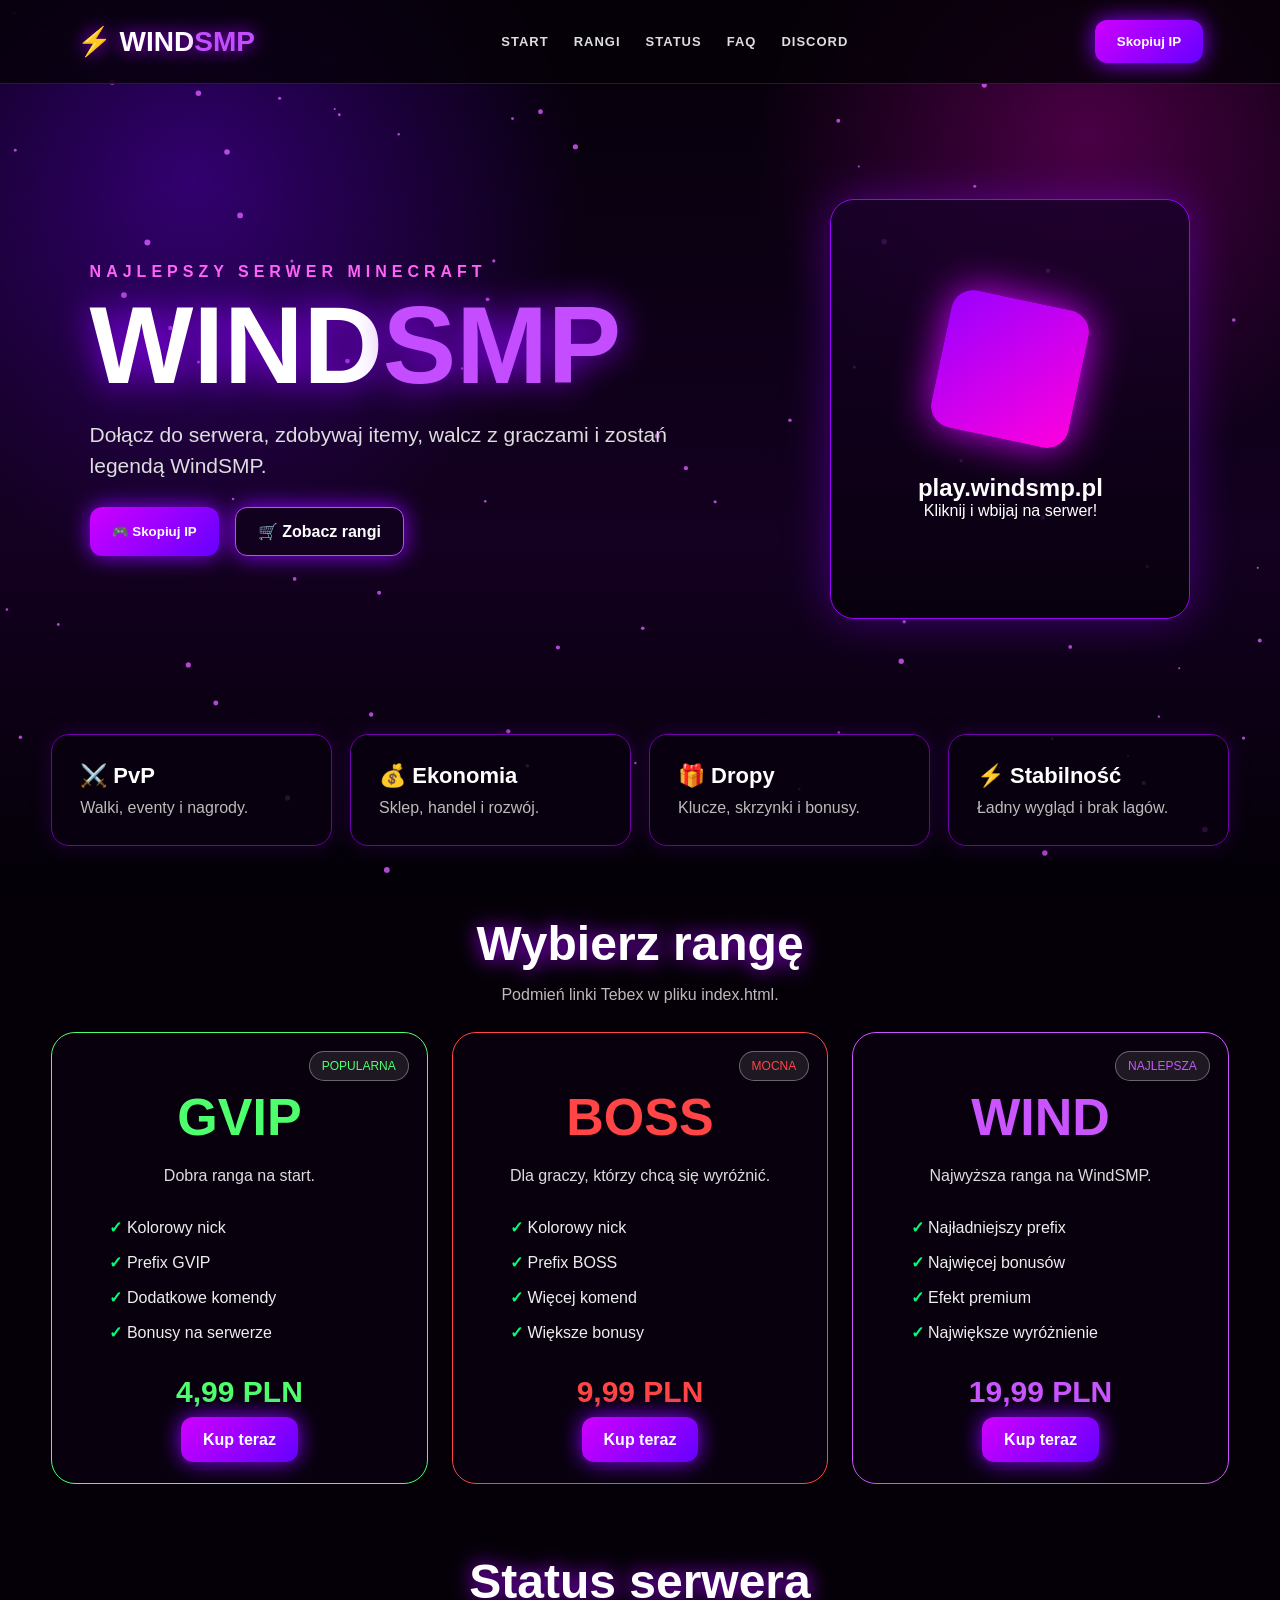
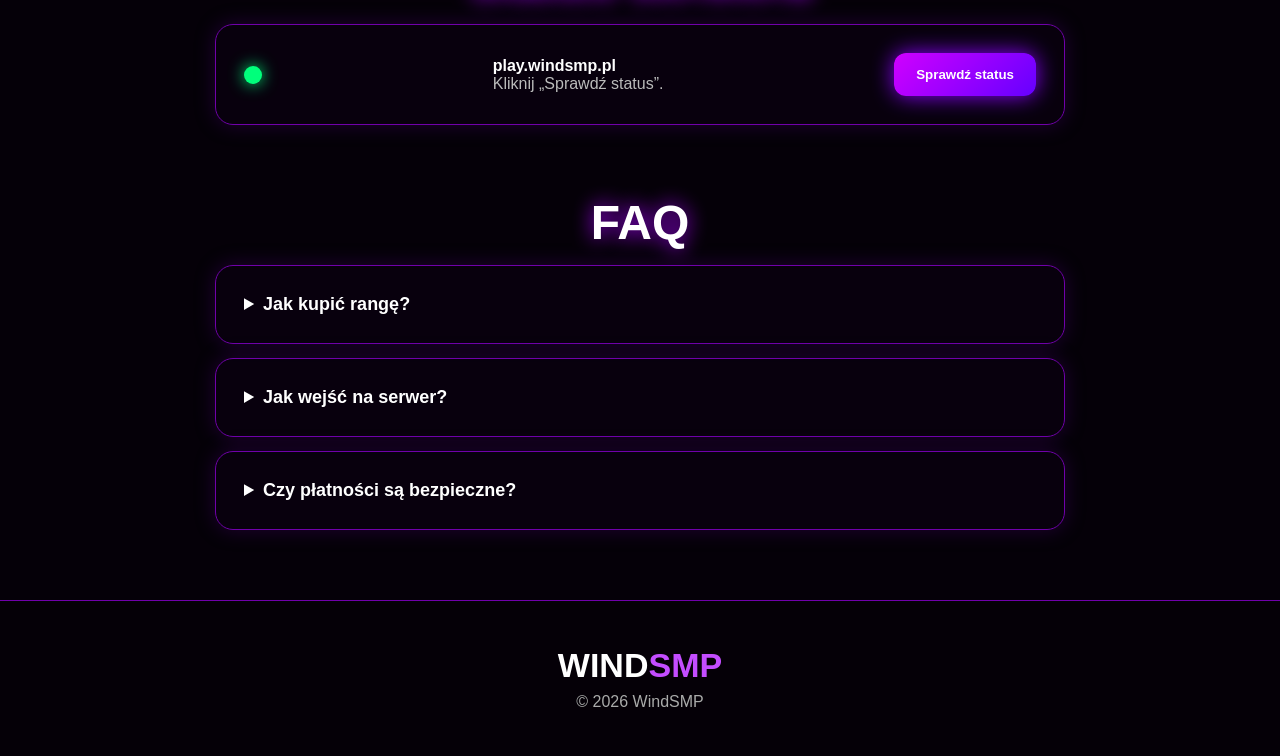
==== index.html @ 01381fa1 "Add files via upload" ====
<!DOCTYPE html>
<html lang="pl">
<head>
  <meta charset="UTF-8">
  <meta name="viewport" content="width=device-width, initial-scale=1.0">
  <title>WindSMP</title>
  <link rel="stylesheet" href="style.css">
</head>
<body>
  <canvas id="particles"></canvas>

  <header class="navbar">
    <div class="logo">⚡ Wind<span>SMP</span></div>
    <nav>
      <a href="#start">Start</a>
      <a href="#rangi">Rangi</a>
      <a href="#status">Status</a>
      <a href="#faq">FAQ</a>
      <a href="https://discord.gg/TWOJ-LINK" target="_blank">Discord</a>
    </nav>
    <button onclick="copyIP()" class="ipBtn">Skopiuj IP</button>
  </header>

  <section id="start" class="hero">
    <div class="heroText">
      <p class="mini">NAJLEPSZY SERWER MINECRAFT</p>
      <h1>Wind<span>SMP</span></h1>
      <p class="desc">Dołącz do serwera, zdobywaj itemy, walcz z graczami i zostań legendą WindSMP.</p>
      <div class="buttons">
        <button onclick="copyIP()" class="btn main">🎮 Skopiuj IP</button>
        <a href="#rangi" class="btn ghost">🛒 Zobacz rangi</a>
      </div>
    </div>

    <div class="serverCard">
      <div class="cube"></div>
      <h2>play.windsmp.pl</h2>
      <p>Kliknij i wbijaj na serwer!</p>
    </div>
  </section>

  <section class="features">
    <div><b>⚔️ PvP</b><p>Walki, eventy i nagrody.</p></div>
    <div><b>💰 Ekonomia</b><p>Sklep, handel i rozwój.</p></div>
    <div><b>🎁 Dropy</b><p>Klucze, skrzynki i bonusy.</p></div>
    <div><b>⚡ Stabilność</b><p>Ładny wygląd i brak lagów.</p></div>
  </section>

  <section id="rangi" class="shop">
    <h2>Wybierz rangę</h2>
    <p class="center">Podmień linki Tebex w pliku index.html.</p>

    <div class="rankGrid">
      <article class="rank gvip">
        <span>POPULARNA</span>
        <h3>GVIP</h3>
        <p>Dobra ranga na start.</p>
        <ul>
          <li>Kolorowy nick</li>
          <li>Prefix GVIP</li>
          <li>Dodatkowe komendy</li>
          <li>Bonusy na serwerze</li>
        </ul>
        <strong>4,99 PLN</strong>
        <a href="https://TWOJ-SKLEP.tebex.io/" target="_blank">Kup teraz</a>
      </article>

      <article class="rank boss">
        <span>MOCNA</span>
        <h3>BOSS</h3>
        <p>Dla graczy, którzy chcą się wyróżnić.</p>
        <ul>
          <li>Kolorowy nick</li>
          <li>Prefix BOSS</li>
          <li>Więcej komend</li>
          <li>Większe bonusy</li>
        </ul>
        <strong>9,99 PLN</strong>
        <a href="https://TWOJ-SKLEP.tebex.io/" target="_blank">Kup teraz</a>
      </article>

      <article class="rank wind">
        <span>NAJLEPSZA</span>
        <h3>WIND</h3>
        <p>Najwyższa ranga na WindSMP.</p>
        <ul>
          <li>Najładniejszy prefix</li>
          <li>Najwięcej bonusów</li>
          <li>Efekt premium</li>
          <li>Największe wyróżnienie</li>
        </ul>
        <strong>19,99 PLN</strong>
        <a href="https://TWOJ-SKLEP.tebex.io/" target="_blank">Kup teraz</a>
      </article>
    </div>
  </section>

  <section id="status" class="status">
    <h2>Status serwera</h2>
    <div class="statusBox">
      <div class="dot"></div>
      <div>
        <b>play.windsmp.pl</b>
        <p id="statusText">Kliknij „Sprawdź status”.</p>
      </div>
      <button onclick="checkServer()">Sprawdź status</button>
    </div>
  </section>

  <section id="faq" class="faq">
    <h2>FAQ</h2>
    <details>
      <summary>Jak kupić rangę?</summary>
      <p>Kliknij „Kup teraz”, a strona przeniesie Cię do Tebex.</p>
    </details>
    <details>
      <summary>Jak wejść na serwer?</summary>
      <p>Skopiuj IP: play.windsmp.pl i dodaj serwer w Minecraft.</p>
    </details>
    <details>
      <summary>Czy płatności są bezpieczne?</summary>
      <p>Tak, płatności obsługuje Tebex.</p>
    </details>
  </section>

  <footer>
    <b>Wind<span>SMP</span></b>
    <p>© 2026 WindSMP</p>
  </footer>

  <script src="script.js"></script>
</body>
</html>
---- style.css ----
*{box-sizing:border-box;margin:0;padding:0}
html{scroll-behavior:smooth}
body{font-family:Arial,Helvetica,sans-serif;background:#050008;color:white;overflow-x:hidden}
#particles{position:fixed;inset:0;z-index:-1;background:radial-gradient(circle at 15% 20%,#6f00ff66,transparent 30%),radial-gradient(circle at 85% 15%,#ff00dd44,transparent 25%),linear-gradient(180deg,#050008,#140021 60%,#030006)}
.navbar{position:sticky;top:0;z-index:10;display:flex;justify-content:space-between;align-items:center;padding:20px 6%;background:#050008cc;border-bottom:1px solid #9b00ff66;backdrop-filter:blur(14px)}
.logo{font-size:28px;font-weight:900;text-transform:uppercase;text-shadow:0 0 18px #a600ff}.logo span,h1 span,footer span{color:#c44dff}
nav{display:flex;gap:25px}nav a{color:#ddd;text-decoration:none;font-weight:800;text-transform:uppercase;font-size:13px;letter-spacing:1px}nav a:hover{color:#f35cff}
button,.btn,.rank a{cursor:pointer;border:0;border-radius:12px;padding:14px 22px;color:white;background:linear-gradient(135deg,#d000ff,#6500ff);font-weight:900;text-decoration:none;box-shadow:0 0 22px #8c00ff}
.hero{min-height:650px;display:flex;align-items:center;justify-content:space-between;gap:50px;padding:70px 7%}
.mini{color:#ff63f7;font-weight:900;letter-spacing:5px;margin-bottom:14px}
h1{font-size:110px;line-height:.9;text-transform:uppercase;text-shadow:0 0 35px #8e00ff}
.desc{max-width:600px;color:#ddd;font-size:21px;margin:25px 0;line-height:1.5}
.buttons{display:flex;gap:16px;flex-wrap:wrap}.ghost{background:#12001f;border:1px solid #bd4cff}
.serverCard{width:360px;min-height:420px;border:1px solid #9b00ff;border-radius:24px;background:linear-gradient(180deg,#19002bcc,#07000bcc);display:flex;flex-direction:column;align-items:center;justify-content:center;text-align:center;box-shadow:0 0 45px #8c00ff66;animation:float 3s ease-in-out infinite}
@keyframes float{50%{transform:translateY(-16px)}}
.cube{width:140px;height:140px;background:linear-gradient(135deg,#9b00ff,#ff00dd);border-radius:22px;box-shadow:0 0 40px #d000ff;transform:rotate(12deg);margin-bottom:35px}
.features{width:92%;margin:auto;display:grid;grid-template-columns:repeat(4,1fr);gap:18px}.features div,.statusBox,details{background:#09000fcc;border:1px solid #7000aa;border-radius:18px;padding:28px;box-shadow:0 0 20px #48007566}.features b{font-size:22px}.features p{color:#bbb;margin-top:10px}
.shop,.status,.faq{width:92%;margin:70px auto}.shop h2,.status h2,.faq h2{text-align:center;font-size:48px;margin-bottom:15px;text-shadow:0 0 20px #a600ff}.center{text-align:center;color:#bbb;margin-bottom:28px}
.rankGrid{display:grid;grid-template-columns:repeat(3,1fr);gap:24px}.rank{position:relative;padding:34px;border-radius:24px;background:#09000fcc;border:1px solid currentColor;text-align:center;transition:.25s;overflow:hidden}.rank:hover{transform:translateY(-12px) scale(1.02);box-shadow:0 0 40px currentColor}.rank h3{font-size:52px;margin:20px 0}.rank p{color:#ddd}.rank ul{list-style:none;text-align:left;margin:25px auto;max-width:260px}.rank li{padding:8px 0;color:#eee}.rank li:before{content:"✓ ";color:#00ff7b;font-weight:900}.rank strong{display:block;font-size:30px;margin-bottom:22px}.rank span{position:absolute;top:18px;right:18px;font-size:12px;background:#ffffff18;border:1px solid #ffffff55;border-radius:999px;padding:7px 12px}.gvip{color:#4dff6d}.boss{color:#ff4545}.wind{color:#ca55ff}
.statusBox{display:flex;align-items:center;justify-content:space-between;gap:20px;max-width:850px;margin:auto}.dot{width:18px;height:18px;border-radius:50%;background:#00ff7b;box-shadow:0 0 16px #00ff7b}.statusBox p{color:#bbb}
details{max-width:850px;margin:14px auto}summary{cursor:pointer;font-weight:900;font-size:18px}details p{color:#ccc;margin-top:14px}
footer{text-align:center;padding:45px;border-top:1px solid #7000aa;background:#050008cc}footer b{font-size:34px;text-transform:uppercase}footer p{color:#aaa;margin-top:8px}
@media(max-width:950px){.navbar{flex-direction:column;gap:15px}nav{flex-wrap:wrap;justify-content:center}.hero{flex-direction:column;text-align:center}.hero h1{font-size:64px}.buttons{justify-content:center}.features,.rankGrid{grid-template-columns:1fr}.serverCard{width:100%;max-width:360px}.statusBox{flex-direction:column;text-align:center}}
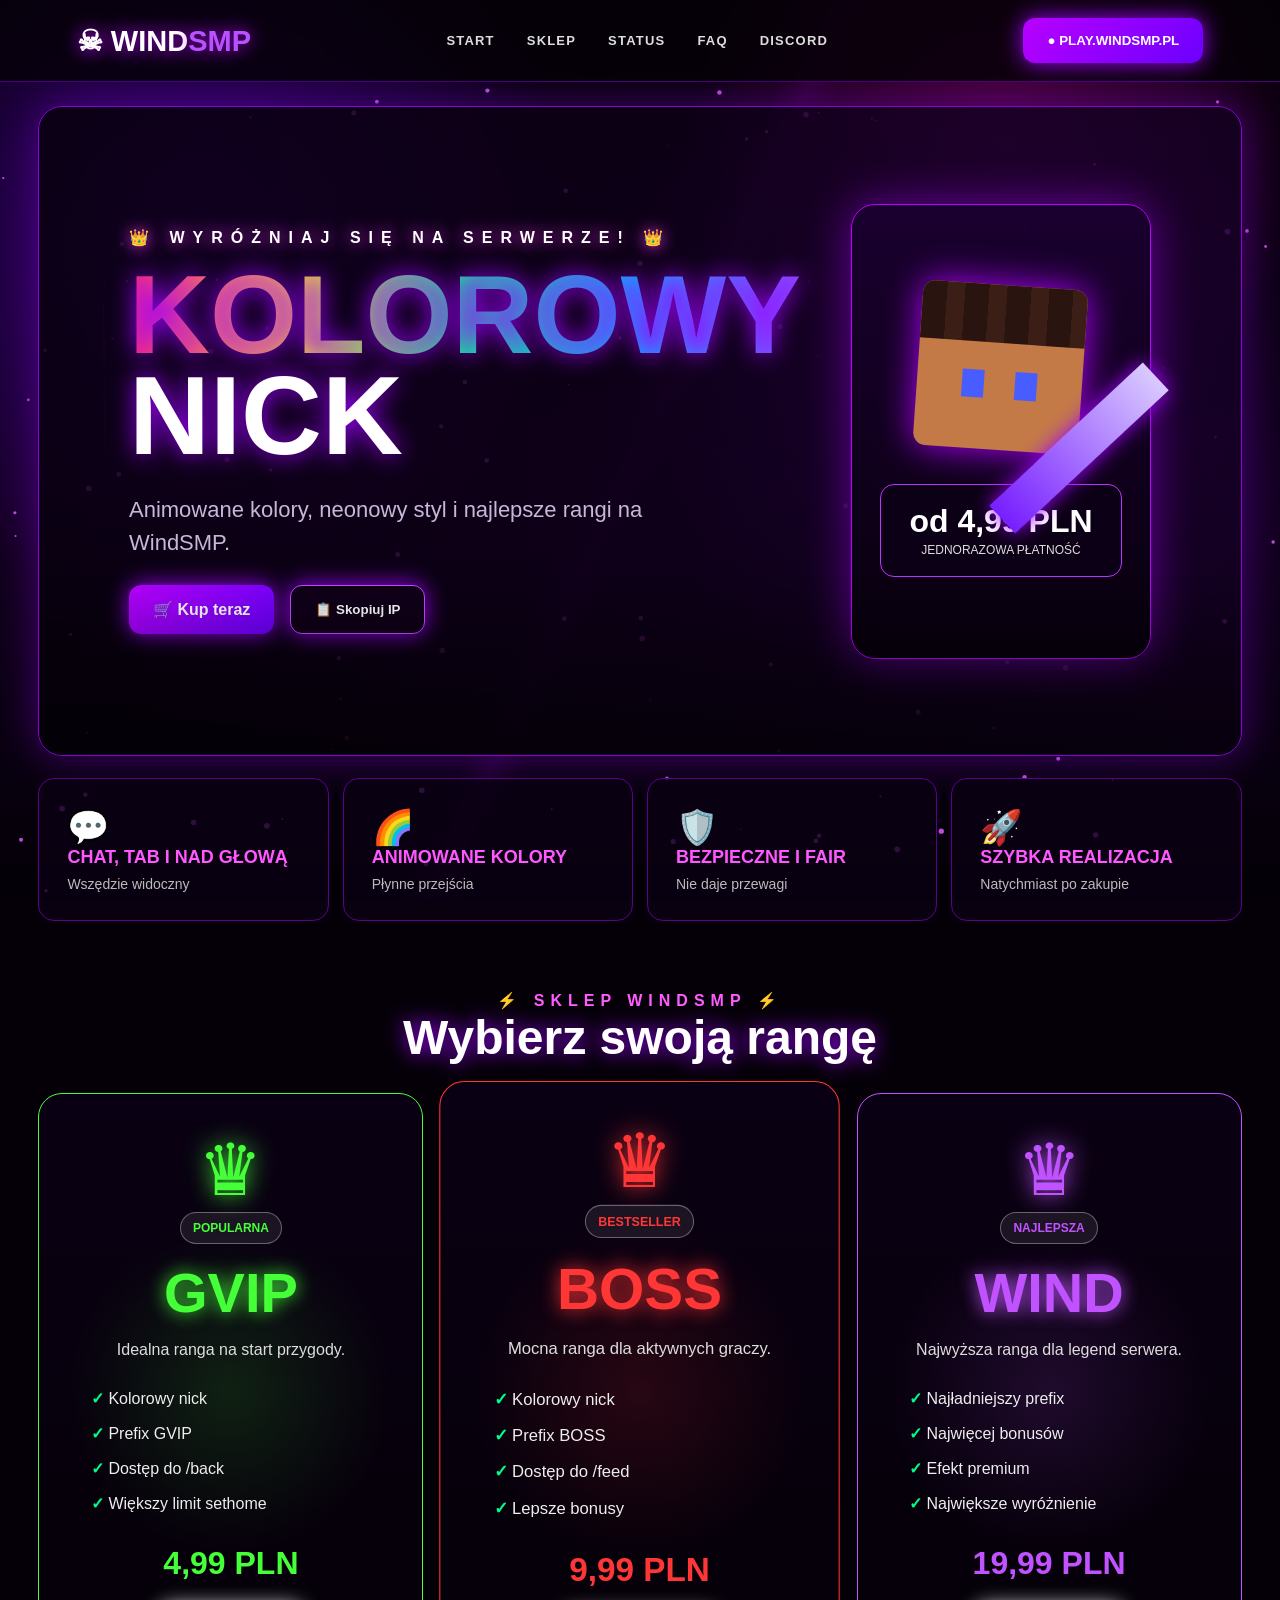
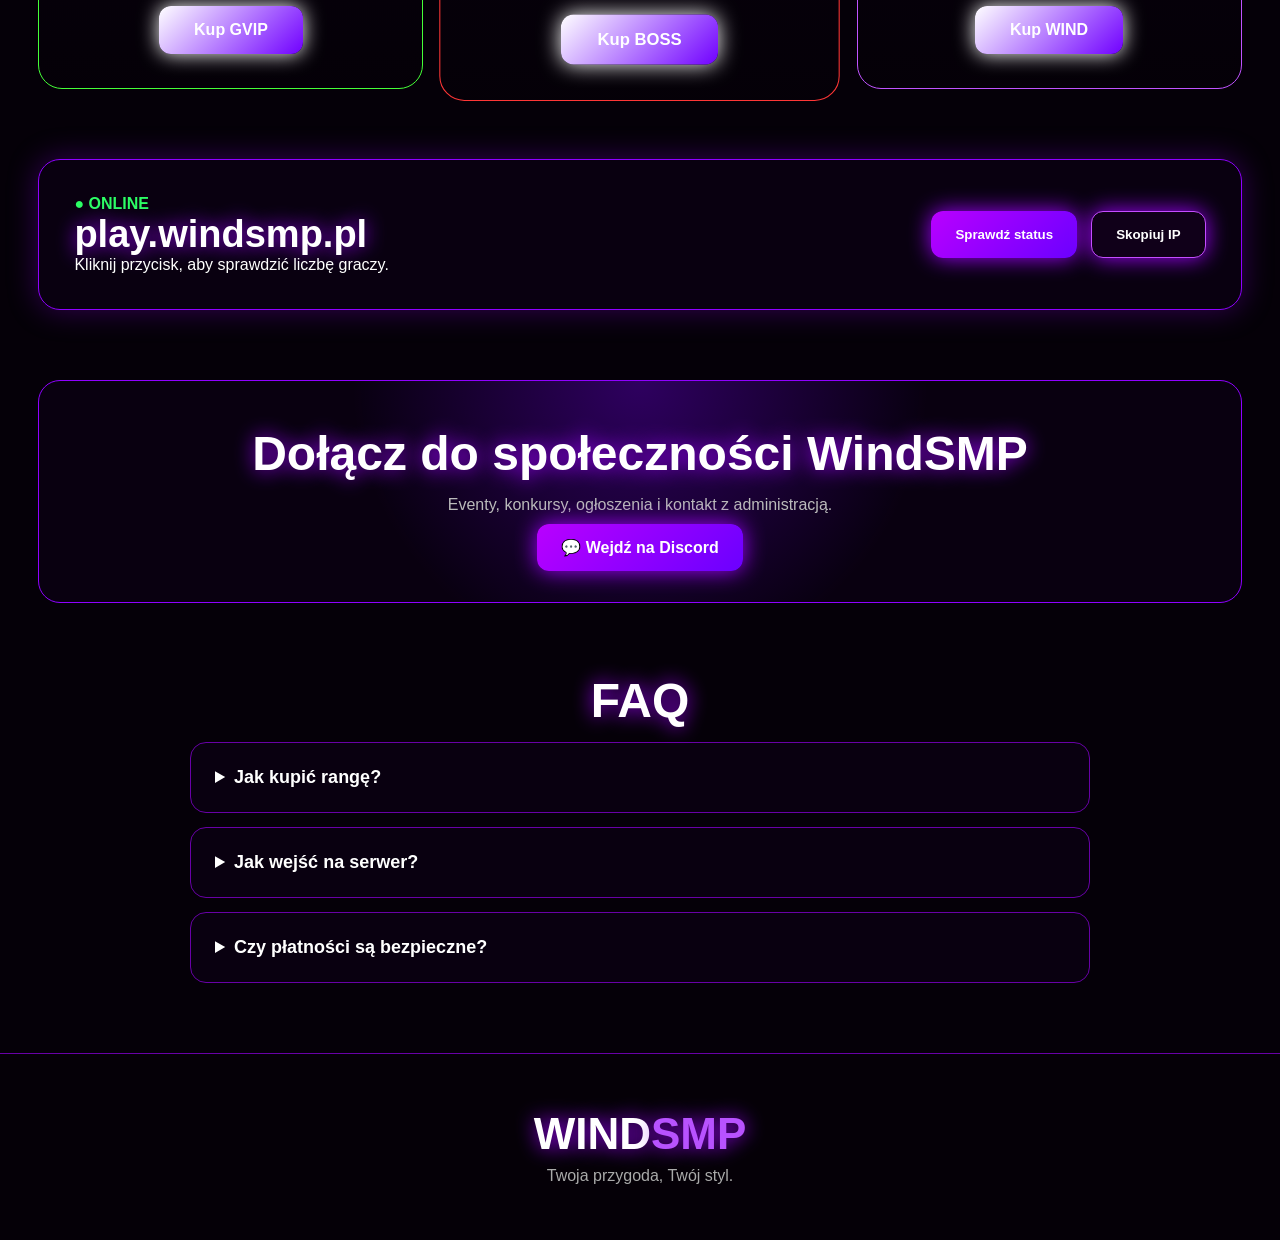
==== commit fec5596e: "Add files via upload" ====
--- a/index.html
+++ b/index.html
@@ -1,131 +1,153 @@
 <!DOCTYPE html>
 <html lang="pl">
 <head>
-  <meta charset="UTF-8">
-  <meta name="viewport" content="width=device-width, initial-scale=1.0">
-  <title>WindSMP</title>
-  <link rel="stylesheet" href="style.css">
+  <meta charset="UTF-8" />
+  <meta name="viewport" content="width=device-width, initial-scale=1.0" />
+  <title>WindSMP • Sklep i Serwer Minecraft</title>
+  <link rel="stylesheet" href="style.css" />
 </head>
 <body>
   <canvas id="particles"></canvas>
+  <div class="lightning l1"></div>
+  <div class="lightning l2"></div>
 
-  <header class="navbar">
-    <div class="logo">⚡ Wind<span>SMP</span></div>
+  <header class="nav">
+    <a class="logo" href="#start">☠ WIND<span>SMP</span></a>
     <nav>
       <a href="#start">Start</a>
-      <a href="#rangi">Rangi</a>
+      <a href="#sklep">Sklep</a>
       <a href="#status">Status</a>
       <a href="#faq">FAQ</a>
       <a href="https://discord.gg/TWOJ-LINK" target="_blank">Discord</a>
     </nav>
-    <button onclick="copyIP()" class="ipBtn">Skopiuj IP</button>
+    <button class="ip" onclick="copyIP()">● PLAY.WINDSMP.PL</button>
   </header>
 
-  <section id="start" class="hero">
-    <div class="heroText">
-      <p class="mini">NAJLEPSZY SERWER MINECRAFT</p>
-      <h1>Wind<span>SMP</span></h1>
-      <p class="desc">Dołącz do serwera, zdobywaj itemy, walcz z graczami i zostań legendą WindSMP.</p>
-      <div class="buttons">
-        <button onclick="copyIP()" class="btn main">🎮 Skopiuj IP</button>
-        <a href="#rangi" class="btn ghost">🛒 Zobacz rangi</a>
+  <main>
+    <section id="start" class="hero reveal">
+      <div class="heroContent">
+        <p class="eyebrow">👑 WYRÓŻNIAJ SIĘ NA SERWERZE! 👑</p>
+        <h1><span>KOLOROWY</span><br>NICK</h1>
+        <p class="heroDesc">Animowane kolory, neonowy styl i najlepsze rangi na WindSMP.</p>
+        <div class="heroActions">
+          <a href="#sklep" class="btn primary">🛒 Kup teraz</a>
+          <button onclick="copyIP()" class="btn secondary">📋 Skopiuj IP</button>
+        </div>
       </div>
-    </div>
 
-    <div class="serverCard">
-      <div class="cube"></div>
-      <h2>play.windsmp.pl</h2>
-      <p>Kliknij i wbijaj na serwer!</p>
-    </div>
-  </section>
+      <div class="playerCard">
+        <div class="minecraftHead">
+          <div class="hair"></div>
+          <div class="eye left"></div>
+          <div class="eye right"></div>
+        </div>
+        <div class="sword"></div>
+        <div class="priceBox">
+          <strong>od 4,99 PLN</strong>
+          <span>Jednorazowa płatność</span>
+        </div>
+      </div>
+    </section>
 
-  <section class="features">
-    <div><b>⚔️ PvP</b><p>Walki, eventy i nagrody.</p></div>
-    <div><b>💰 Ekonomia</b><p>Sklep, handel i rozwój.</p></div>
-    <div><b>🎁 Dropy</b><p>Klucze, skrzynki i bonusy.</p></div>
-    <div><b>⚡ Stabilność</b><p>Ładny wygląd i brak lagów.</p></div>
-  </section>
+    <section class="features reveal">
+      <div class="feature">💬 <b>Chat, tab i nad głową</b><span>Wszędzie widoczny</span></div>
+      <div class="feature">🌈 <b>Animowane kolory</b><span>Płynne przejścia</span></div>
+      <div class="feature">🛡️ <b>Bezpieczne i fair</b><span>Nie daje przewagi</span></div>
+      <div class="feature">🚀 <b>Szybka realizacja</b><span>Natychmiast po zakupie</span></div>
+    </section>
 
-  <section id="rangi" class="shop">
-    <h2>Wybierz rangę</h2>
-    <p class="center">Podmień linki Tebex w pliku index.html.</p>
+    <section id="sklep" class="shop reveal">
+      <div class="sectionTitle">
+        <p>⚡ SKLEP WINDSMP ⚡</p>
+        <h2>Wybierz swoją rangę</h2>
+      </div>
 
-    <div class="rankGrid">
-      <article class="rank gvip">
-        <span>POPULARNA</span>
-        <h3>GVIP</h3>
-        <p>Dobra ranga na start.</p>
-        <ul>
-          <li>Kolorowy nick</li>
-          <li>Prefix GVIP</li>
-          <li>Dodatkowe komendy</li>
-          <li>Bonusy na serwerze</li>
-        </ul>
-        <strong>4,99 PLN</strong>
-        <a href="https://TWOJ-SKLEP.tebex.io/" target="_blank">Kup teraz</a>
-      </article>
+      <div class="cards">
+        <article class="rank gvip">
+          <div class="crown">♛</div>
+          <p class="label">POPULARNA</p>
+          <h3>GVIP</h3>
+          <p class="desc">Idealna ranga na start przygody.</p>
+          <ul>
+            <li>Kolorowy nick</li>
+            <li>Prefix GVIP</li>
+            <li>Dostęp do /back</li>
+            <li>Większy limit sethome</li>
+          </ul>
+          <strong>4,99 PLN</strong>
+          <a href="https://TWOJ-SKLEP.tebex.io/" target="_blank">Kup GVIP</a>
+        </article>
 
-      <article class="rank boss">
-        <span>MOCNA</span>
-        <h3>BOSS</h3>
-        <p>Dla graczy, którzy chcą się wyróżnić.</p>
-        <ul>
-          <li>Kolorowy nick</li>
-          <li>Prefix BOSS</li>
-          <li>Więcej komend</li>
-          <li>Większe bonusy</li>
-        </ul>
-        <strong>9,99 PLN</strong>
-        <a href="https://TWOJ-SKLEP.tebex.io/" target="_blank">Kup teraz</a>
-      </article>
+        <article class="rank boss hot">
+          <div class="crown">♛</div>
+          <p class="label">BESTSELLER</p>
+          <h3>BOSS</h3>
+          <p class="desc">Mocna ranga dla aktywnych graczy.</p>
+          <ul>
+            <li>Kolorowy nick</li>
+            <li>Prefix BOSS</li>
+            <li>Dostęp do /feed</li>
+            <li>Lepsze bonusy</li>
+          </ul>
+          <strong>9,99 PLN</strong>
+          <a href="https://TWOJ-SKLEP.tebex.io/" target="_blank">Kup BOSS</a>
+        </article>
 
-      <article class="rank wind">
-        <span>NAJLEPSZA</span>
-        <h3>WIND</h3>
-        <p>Najwyższa ranga na WindSMP.</p>
-        <ul>
-          <li>Najładniejszy prefix</li>
-          <li>Najwięcej bonusów</li>
-          <li>Efekt premium</li>
-          <li>Największe wyróżnienie</li>
-        </ul>
-        <strong>19,99 PLN</strong>
-        <a href="https://TWOJ-SKLEP.tebex.io/" target="_blank">Kup teraz</a>
-      </article>
-    </div>
-  </section>
+        <article class="rank wind">
+          <div class="crown">♛</div>
+          <p class="label">NAJLEPSZA</p>
+          <h3>WIND</h3>
+          <p class="desc">Najwyższa ranga dla legend serwera.</p>
+          <ul>
+            <li>Najładniejszy prefix</li>
+            <li>Najwięcej bonusów</li>
+            <li>Efekt premium</li>
+            <li>Największe wyróżnienie</li>
+          </ul>
+          <strong>19,99 PLN</strong>
+          <a href="https://TWOJ-SKLEP.tebex.io/" target="_blank">Kup WIND</a>
+        </article>
+      </div>
+    </section>
 
-  <section id="status" class="status">
-    <h2>Status serwera</h2>
-    <div class="statusBox">
-      <div class="dot"></div>
+    <section id="status" class="status reveal">
       <div>
-        <b>play.windsmp.pl</b>
-        <p id="statusText">Kliknij „Sprawdź status”.</p>
+        <p class="onlineDot">● ONLINE</p>
+        <h2>play.windsmp.pl</h2>
+        <p id="statusText">Kliknij przycisk, aby sprawdzić liczbę graczy.</p>
       </div>
-      <button onclick="checkServer()">Sprawdź status</button>
-    </div>
-  </section>
+      <div class="statusButtons">
+        <button onclick="checkServer()" class="btn primary">Sprawdź status</button>
+        <button onclick="copyIP()" class="btn secondary">Skopiuj IP</button>
+      </div>
+    </section>
 
-  <section id="faq" class="faq">
-    <h2>FAQ</h2>
-    <details>
-      <summary>Jak kupić rangę?</summary>
-      <p>Kliknij „Kup teraz”, a strona przeniesie Cię do Tebex.</p>
-    </details>
-    <details>
-      <summary>Jak wejść na serwer?</summary>
-      <p>Skopiuj IP: play.windsmp.pl i dodaj serwer w Minecraft.</p>
-    </details>
-    <details>
-      <summary>Czy płatności są bezpieczne?</summary>
-      <p>Tak, płatności obsługuje Tebex.</p>
-    </details>
-  </section>
+    <section class="discord reveal">
+      <h2>Dołącz do społeczności WindSMP</h2>
+      <p>Eventy, konkursy, ogłoszenia i kontakt z administracją.</p>
+      <a href="https://discord.gg/TWOJ-LINK" target="_blank" class="btn primary">💬 Wejdź na Discord</a>
+    </section>
+
+    <section id="faq" class="faq reveal">
+      <h2>FAQ</h2>
+      <details>
+        <summary>Jak kupić rangę?</summary>
+        <p>Kliknij przycisk przy wybranej randze. Strona przeniesie Cię do Tebex.</p>
+      </details>
+      <details>
+        <summary>Jak wejść na serwer?</summary>
+        <p>Skopiuj IP play.windsmp.pl i dodaj serwer w Minecraft.</p>
+      </details>
+      <details>
+        <summary>Czy płatności są bezpieczne?</summary>
+        <p>Tak, płatności obsługuje Tebex.</p>
+      </details>
+    </section>
+  </main>
 
   <footer>
-    <b>Wind<span>SMP</span></b>
-    <p>© 2026 WindSMP</p>
+    <h2>WIND<span>SMP</span></h2>
+    <p>Twoja przygoda, Twój styl.</p>
   </footer>
 
   <script src="script.js"></script>
--- a/style.css
+++ b/style.css
@@ -1,23 +1,36 @@
 *{box-sizing:border-box;margin:0;padding:0}
+:root{--bg:#050008;--panel:#0b0013cc;--purple:#b900ff;--purple2:#6b00ff;--pink:#ff2bd6;--text:#fff;--muted:#c7b8d7;--green:#39ff14;--red:#ff3434}
 html{scroll-behavior:smooth}
-body{font-family:Arial,Helvetica,sans-serif;background:#050008;color:white;overflow-x:hidden}
-#particles{position:fixed;inset:0;z-index:-1;background:radial-gradient(circle at 15% 20%,#6f00ff66,transparent 30%),radial-gradient(circle at 85% 15%,#ff00dd44,transparent 25%),linear-gradient(180deg,#050008,#140021 60%,#030006)}
-.navbar{position:sticky;top:0;z-index:10;display:flex;justify-content:space-between;align-items:center;padding:20px 6%;background:#050008cc;border-bottom:1px solid #9b00ff66;backdrop-filter:blur(14px)}
-.logo{font-size:28px;font-weight:900;text-transform:uppercase;text-shadow:0 0 18px #a600ff}.logo span,h1 span,footer span{color:#c44dff}
-nav{display:flex;gap:25px}nav a{color:#ddd;text-decoration:none;font-weight:800;text-transform:uppercase;font-size:13px;letter-spacing:1px}nav a:hover{color:#f35cff}
-button,.btn,.rank a{cursor:pointer;border:0;border-radius:12px;padding:14px 22px;color:white;background:linear-gradient(135deg,#d000ff,#6500ff);font-weight:900;text-decoration:none;box-shadow:0 0 22px #8c00ff}
-.hero{min-height:650px;display:flex;align-items:center;justify-content:space-between;gap:50px;padding:70px 7%}
-.mini{color:#ff63f7;font-weight:900;letter-spacing:5px;margin-bottom:14px}
-h1{font-size:110px;line-height:.9;text-transform:uppercase;text-shadow:0 0 35px #8e00ff}
-.desc{max-width:600px;color:#ddd;font-size:21px;margin:25px 0;line-height:1.5}
-.buttons{display:flex;gap:16px;flex-wrap:wrap}.ghost{background:#12001f;border:1px solid #bd4cff}
-.serverCard{width:360px;min-height:420px;border:1px solid #9b00ff;border-radius:24px;background:linear-gradient(180deg,#19002bcc,#07000bcc);display:flex;flex-direction:column;align-items:center;justify-content:center;text-align:center;box-shadow:0 0 45px #8c00ff66;animation:float 3s ease-in-out infinite}
-@keyframes float{50%{transform:translateY(-16px)}}
-.cube{width:140px;height:140px;background:linear-gradient(135deg,#9b00ff,#ff00dd);border-radius:22px;box-shadow:0 0 40px #d000ff;transform:rotate(12deg);margin-bottom:35px}
-.features{width:92%;margin:auto;display:grid;grid-template-columns:repeat(4,1fr);gap:18px}.features div,.statusBox,details{background:#09000fcc;border:1px solid #7000aa;border-radius:18px;padding:28px;box-shadow:0 0 20px #48007566}.features b{font-size:22px}.features p{color:#bbb;margin-top:10px}
-.shop,.status,.faq{width:92%;margin:70px auto}.shop h2,.status h2,.faq h2{text-align:center;font-size:48px;margin-bottom:15px;text-shadow:0 0 20px #a600ff}.center{text-align:center;color:#bbb;margin-bottom:28px}
-.rankGrid{display:grid;grid-template-columns:repeat(3,1fr);gap:24px}.rank{position:relative;padding:34px;border-radius:24px;background:#09000fcc;border:1px solid currentColor;text-align:center;transition:.25s;overflow:hidden}.rank:hover{transform:translateY(-12px) scale(1.02);box-shadow:0 0 40px currentColor}.rank h3{font-size:52px;margin:20px 0}.rank p{color:#ddd}.rank ul{list-style:none;text-align:left;margin:25px auto;max-width:260px}.rank li{padding:8px 0;color:#eee}.rank li:before{content:"✓ ";color:#00ff7b;font-weight:900}.rank strong{display:block;font-size:30px;margin-bottom:22px}.rank span{position:absolute;top:18px;right:18px;font-size:12px;background:#ffffff18;border:1px solid #ffffff55;border-radius:999px;padding:7px 12px}.gvip{color:#4dff6d}.boss{color:#ff4545}.wind{color:#ca55ff}
-.statusBox{display:flex;align-items:center;justify-content:space-between;gap:20px;max-width:850px;margin:auto}.dot{width:18px;height:18px;border-radius:50%;background:#00ff7b;box-shadow:0 0 16px #00ff7b}.statusBox p{color:#bbb}
-details{max-width:850px;margin:14px auto}summary{cursor:pointer;font-weight:900;font-size:18px}details p{color:#ccc;margin-top:14px}
-footer{text-align:center;padding:45px;border-top:1px solid #7000aa;background:#050008cc}footer b{font-size:34px;text-transform:uppercase}footer p{color:#aaa;margin-top:8px}
-@media(max-width:950px){.navbar{flex-direction:column;gap:15px}nav{flex-wrap:wrap;justify-content:center}.hero{flex-direction:column;text-align:center}.hero h1{font-size:64px}.buttons{justify-content:center}.features,.rankGrid{grid-template-columns:1fr}.serverCard{width:100%;max-width:360px}.statusBox{flex-direction:column;text-align:center}}
+body{font-family:Arial,Helvetica,sans-serif;background:var(--bg);color:var(--text);overflow-x:hidden}
+#particles{position:fixed;inset:0;z-index:-4;background:radial-gradient(circle at 15% 25%,#7200ff66,transparent 30%),radial-gradient(circle at 78% 15%,#ff00bb44,transparent 25%),linear-gradient(180deg,#050008,#140022 55%,#030006)}
+body:before{content:"";position:fixed;inset:0;z-index:-3;background:linear-gradient(115deg,transparent 0 48%,#b900ff18 50%,transparent 52% 100%);animation:flash 5s infinite}
+@keyframes flash{0%,82%,100%{opacity:.12}84%{opacity:.9}86%{opacity:.2}89%{opacity:.75}}
+.lightning{position:fixed;top:90px;width:3px;height:380px;background:#d55cff;filter:drop-shadow(0 0 14px #d55cff);opacity:.25;z-index:-2;clip-path:polygon(45% 0,70% 28%,55% 28%,82% 55%,60% 55%,100% 100%,35% 64%,52% 64%,20% 34%,42% 34%)}
+.l1{right:16%;animation:pulse 3s infinite}.l2{left:8%;top:210px;height:280px;animation:pulse 4s infinite reverse}
+@keyframes pulse{50%{opacity:.8;transform:scale(1.05)}}
+.nav{position:sticky;top:0;z-index:10;height:82px;display:flex;align-items:center;justify-content:space-between;padding:0 6%;background:#050008cc;border-bottom:1px solid #8f00ff77;backdrop-filter:blur(16px)}
+.logo{color:white;text-decoration:none;font-size:29px;font-weight:900;text-shadow:0 0 18px var(--purple)}.logo span,footer span{color:#b852ff}
+.nav nav{display:flex;gap:32px}.nav nav a{color:#ddd;text-decoration:none;text-transform:uppercase;font-size:13px;font-weight:900;letter-spacing:1.2px}.nav nav a:hover{color:#ff6bff}
+.ip,.btn{cursor:pointer;border:0;color:white;text-decoration:none;border-radius:12px;padding:15px 24px;background:linear-gradient(135deg,var(--purple),var(--purple2));font-weight:900;box-shadow:0 0 22px #a000ff}
+.hero{width:94%;min-height:650px;margin:24px auto 0;border:1px solid #8b00d6;border-radius:24px;padding:70px 7%;display:flex;align-items:center;justify-content:space-between;gap:50px;background:linear-gradient(90deg,#08000ed9,#130020cc),radial-gradient(circle at 78% 38%,#8c00ff75,transparent 36%);box-shadow:0 0 40px #7700c988;position:relative;overflow:hidden}
+.hero:after{content:"";position:absolute;inset:auto -20% 0 -20%;height:180px;background:linear-gradient(transparent,#0008)}
+.eyebrow{font-weight:900;letter-spacing:8px;color:#fff;text-shadow:0 0 16px #ff35ff;margin-bottom:18px}
+h1{font-size:112px;line-height:.9;text-transform:uppercase;text-shadow:0 0 25px #9d00ff;position:relative;z-index:1}h1 span{background:linear-gradient(90deg,#ff2c72,#ffdc2c,#00ff8c,#00b7ff,#8a4cff);-webkit-background-clip:text;color:transparent}
+.heroDesc{font-size:22px;color:var(--muted);max-width:620px;line-height:1.5;margin:26px 0}
+.heroActions{display:flex;gap:16px;flex-wrap:wrap}.secondary{background:#100019;border:1px solid #c44dff}
+.playerCard{width:390px;height:455px;border:1px solid #b900ff;border-radius:24px;background:linear-gradient(180deg,#1a0030dd,#07000bdd);box-shadow:0 0 45px #aa00ff88;display:flex;flex-direction:column;align-items:center;justify-content:center;position:relative;animation:float 3s ease-in-out infinite}
+@keyframes float{50%{transform:translateY(-14px)}}
+.minecraftHead{width:165px;height:165px;background:#c47a47;border-radius:12px;position:relative;box-shadow:0 0 35px #b000ff;image-rendering:pixelated;transform:rotate(4deg)}
+.hair{position:absolute;left:0;top:0;width:100%;height:58px;background:repeating-linear-gradient(90deg,#2a140f 0 24px,#3b1f16 24px 42px);border-radius:12px 12px 0 0}
+.eye{position:absolute;top:86px;width:22px;height:28px;background:#475dff}.eye.left{left:45px}.eye.right{right:45px}
+.sword{width:38px;height:210px;background:linear-gradient(180deg,#d9caff,#771eff);transform:rotate(47deg);position:absolute;right:52px;bottom:105px;box-shadow:0 0 20px #a000ff}
+.priceBox{text-align:center;margin-top:34px;padding:18px 28px;border:1px solid #bc35ff;border-radius:14px;background:#0c0016}.priceBox strong{font-size:32px;display:block}.priceBox span{font-size:12px;color:#ddd;text-transform:uppercase}
+.features{width:94%;margin:22px auto;display:grid;grid-template-columns:repeat(4,1fr);gap:14px}.feature{background:var(--panel);border:1px solid #5d008f;border-radius:16px;padding:28px;font-size:34px}.feature b{display:block;font-size:18px;color:#ff58ff;text-transform:uppercase}.feature span{display:block;color:#bbb;font-size:14px;margin-top:8px}
+.shop,.status,.discord,.faq{width:94%;margin:70px auto}.sectionTitle{text-align:center;margin-bottom:28px}.sectionTitle p{letter-spacing:6px;color:#ff5dff;font-weight:900}.sectionTitle h2,.status h2,.discord h2,.faq h2{font-size:48px;text-align:center;text-shadow:0 0 20px #9d00ff}
+.cards{display:grid;grid-template-columns:repeat(3,1fr);gap:24px}.rank{position:relative;min-height:540px;background:linear-gradient(180deg,#0b0015e8,#050008e8);border:1px solid currentColor;border-radius:24px;padding:34px;text-align:center;overflow:hidden;transition:.25s}.rank:hover{transform:translateY(-12px) scale(1.015);box-shadow:0 0 45px currentColor}.rank:before{content:"";position:absolute;inset:-80px;background:radial-gradient(circle,currentColor,transparent 35%);opacity:.13}.rank>*{position:relative}.crown{font-size:72px;text-shadow:0 0 24px currentColor}.label{display:inline-block;padding:8px 12px;border:1px solid #ffffff55;border-radius:999px;background:#ffffff14;font-size:12px;font-weight:900}.rank h3{font-size:56px;margin:16px 0;text-shadow:0 0 18px currentColor}.rank .desc{color:#ddd;margin-bottom:18px}.rank ul{list-style:none;text-align:left;max-width:280px;margin:22px auto}.rank li{padding:8px 0;color:#eee}.rank li:before{content:"✓ ";color:#00ff8a;font-weight:900}.rank strong{display:block;font-size:32px;margin:24px 0}.rank a{display:inline-block;color:white;text-decoration:none;padding:15px 35px;border-radius:12px;background:linear-gradient(135deg,currentColor,#7000ff);font-weight:900;box-shadow:0 0 20px currentColor}.gvip{color:#45ff38}.boss{color:#ff3636}.wind{color:#c053ff}.hot{transform:scale(1.04)}
+.status{display:flex;align-items:center;justify-content:space-between;gap:20px;padding:35px;border:1px solid #8f00ff;border-radius:22px;background:var(--panel);box-shadow:0 0 30px #7700c966}.status h2{text-align:left;font-size:38px}.onlineDot{color:#2cff65;font-weight:900}.statusButtons{display:flex;gap:14px;flex-wrap:wrap}
+.discord{text-align:center;padding:45px;border:1px solid #8f00ff;border-radius:22px;background:radial-gradient(circle at 50% 0,#7b00ff55,transparent 45%),var(--panel)}.discord p{color:#bbb;margin:15px 0 24px}
+details{max-width:900px;margin:14px auto;padding:24px;border:1px solid #6800a6;border-radius:16px;background:var(--panel)}summary{font-size:18px;font-weight:900;cursor:pointer}details p{color:#ccc;margin-top:14px}
+footer{text-align:center;padding:55px;border-top:1px solid #6800a6;background:#050008cc}footer h2{font-size:44px;text-shadow:0 0 20px #9d00ff}footer p{color:#aaa;margin-top:8px}
+.reveal{opacity:0;transform:translateY(35px);transition:.75s}.reveal.visible{opacity:1;transform:translateY(0)}
+@media(max-width:980px){.nav{height:auto;flex-direction:column;gap:15px;padding:18px}.nav nav{flex-wrap:wrap;justify-content:center;gap:14px}.hero{flex-direction:column;text-align:center;padding:50px 22px}h1{font-size:62px}.eyebrow{letter-spacing:3px}.playerCard{width:100%;max-width:390px}.features,.cards{grid-template-columns:1fr}.hot{transform:none}.status{flex-direction:column;text-align:center}.status h2{text-align:center}.heroActions,.statusButtons{justify-content:center}}
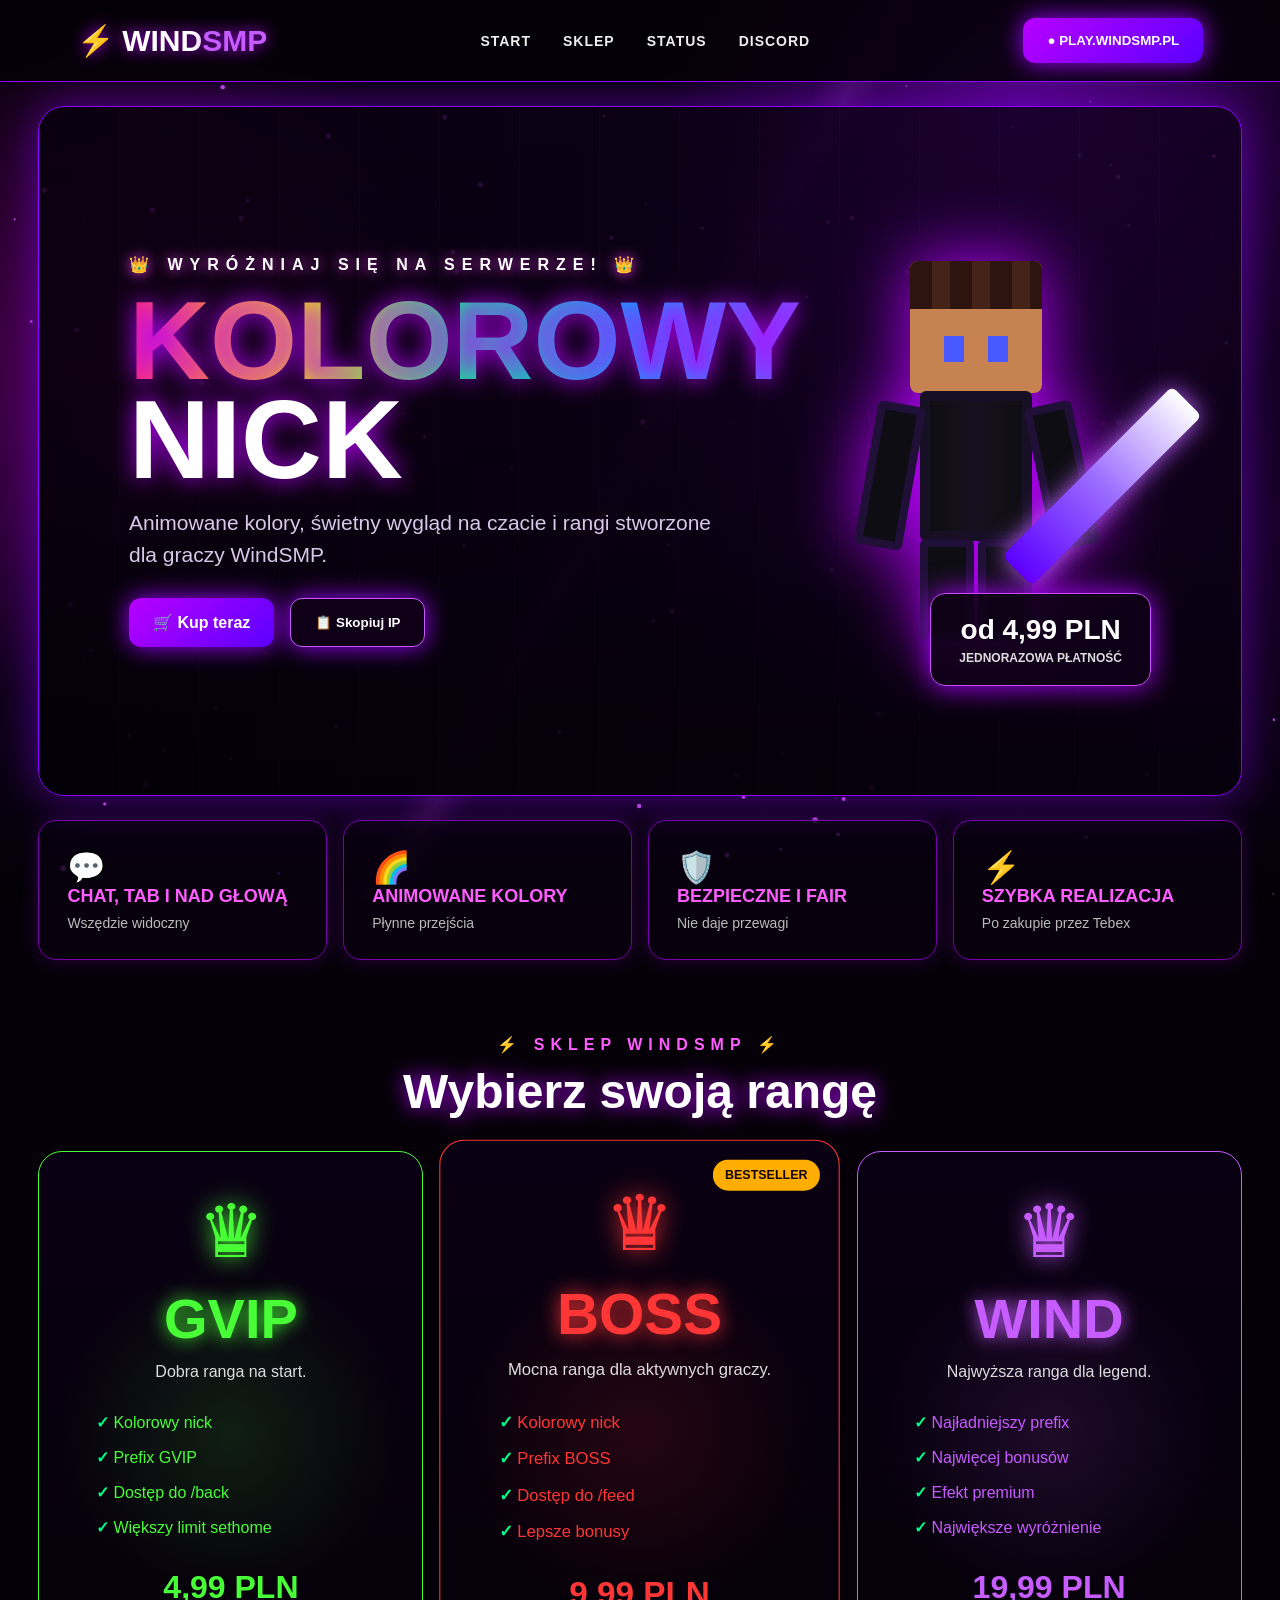
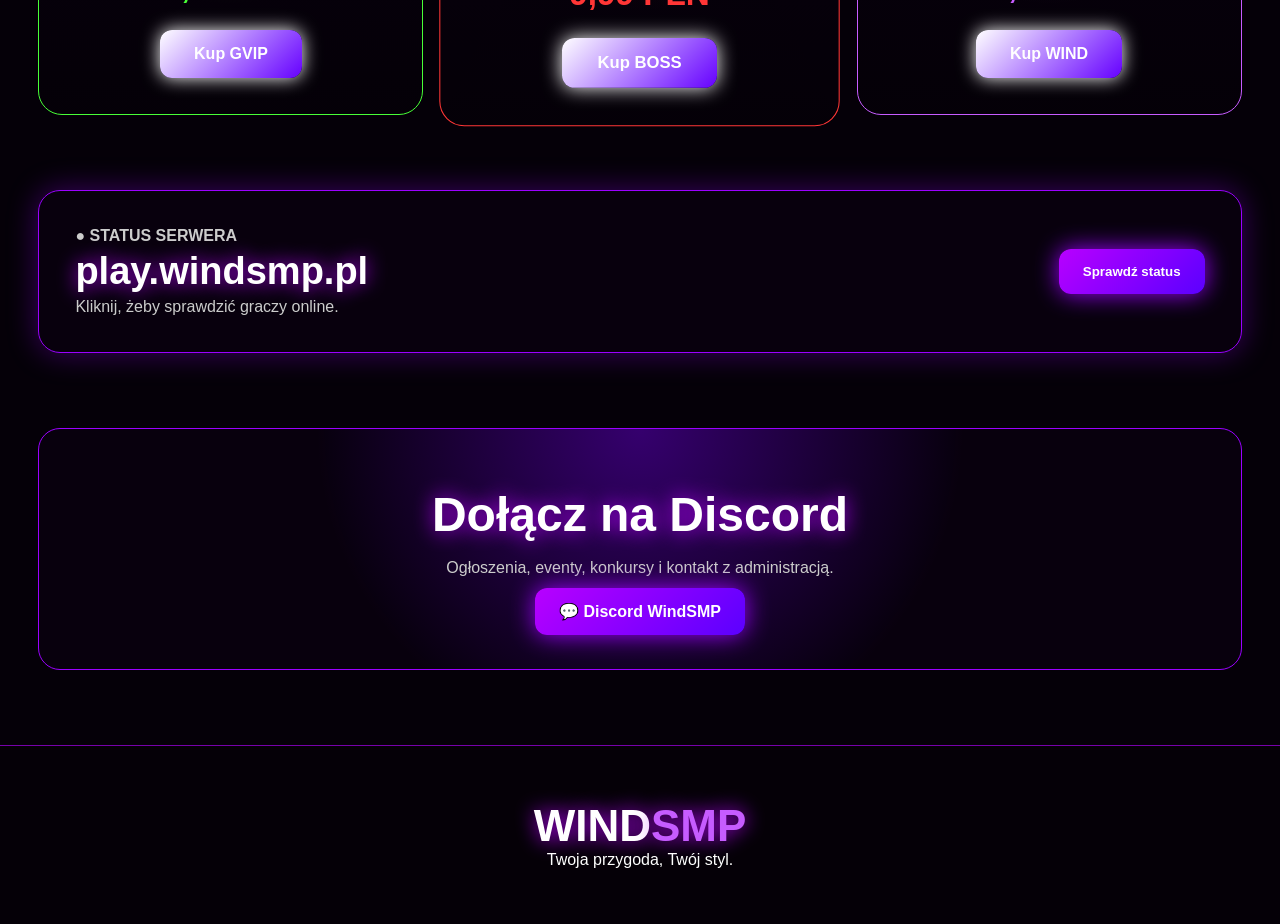
==== commit 636b2cad: "Add files via upload" ====
--- a/index.html
+++ b/index.html
@@ -3,147 +3,120 @@
 <head>
   <meta charset="UTF-8" />
   <meta name="viewport" content="width=device-width, initial-scale=1.0" />
-  <title>WindSMP • Sklep i Serwer Minecraft</title>
+  <title>WindSMP • Premium</title>
   <link rel="stylesheet" href="style.css" />
 </head>
 <body>
   <canvas id="particles"></canvas>
-  <div class="lightning l1"></div>
-  <div class="lightning l2"></div>
+  <div class="storm"></div>
 
-  <header class="nav">
-    <a class="logo" href="#start">☠ WIND<span>SMP</span></a>
+  <header class="top">
+    <a href="#home" class="logo">⚡ WIND<span>SMP</span></a>
     <nav>
-      <a href="#start">Start</a>
-      <a href="#sklep">Sklep</a>
+      <a href="#home">Start</a>
+      <a href="#shop">Sklep</a>
       <a href="#status">Status</a>
-      <a href="#faq">FAQ</a>
-      <a href="https://discord.gg/TWOJ-LINK" target="_blank">Discord</a>
+      <a href="#discord">Discord</a>
     </nav>
-    <button class="ip" onclick="copyIP()">● PLAY.WINDSMP.PL</button>
+    <button onclick="copyIP()" class="ip">● PLAY.WINDSMP.PL</button>
   </header>
 
-  <main>
-    <section id="start" class="hero reveal">
-      <div class="heroContent">
-        <p class="eyebrow">👑 WYRÓŻNIAJ SIĘ NA SERWERZE! 👑</p>
-        <h1><span>KOLOROWY</span><br>NICK</h1>
-        <p class="heroDesc">Animowane kolory, neonowy styl i najlepsze rangi na WindSMP.</p>
-        <div class="heroActions">
-          <a href="#sklep" class="btn primary">🛒 Kup teraz</a>
-          <button onclick="copyIP()" class="btn secondary">📋 Skopiuj IP</button>
-        </div>
+  <section id="home" class="hero">
+    <div class="hero-text">
+      <p class="small">👑 WYRÓŻNIAJ SIĘ NA SERWERZE! 👑</p>
+      <h1><span>KOLOROWY</span><br>NICK</h1>
+      <p class="desc">Animowane kolory, świetny wygląd na czacie i rangi stworzone dla graczy WindSMP.</p>
+      <div class="hero-buttons">
+        <a href="#shop" class="btn main">🛒 Kup teraz</a>
+        <button onclick="copyIP()" class="btn dark">📋 Skopiuj IP</button>
       </div>
+    </div>
 
-      <div class="playerCard">
-        <div class="minecraftHead">
-          <div class="hair"></div>
-          <div class="eye left"></div>
-          <div class="eye right"></div>
-        </div>
-        <div class="sword"></div>
-        <div class="priceBox">
-          <strong>od 4,99 PLN</strong>
-          <span>Jednorazowa płatność</span>
-        </div>
+    <div class="character">
+      <div class="mc">
+        <div class="head"><i></i><b></b></div>
+        <div class="body"></div>
+        <div class="arm left"></div>
+        <div class="arm right"></div>
+        <div class="leg left"></div>
+        <div class="leg right"></div>
       </div>
-    </section>
+      <div class="blade"></div>
+      <div class="price">od 4,99 PLN<br><span>jednorazowa płatność</span></div>
+    </div>
+  </section>
 
-    <section class="features reveal">
-      <div class="feature">💬 <b>Chat, tab i nad głową</b><span>Wszędzie widoczny</span></div>
-      <div class="feature">🌈 <b>Animowane kolory</b><span>Płynne przejścia</span></div>
-      <div class="feature">🛡️ <b>Bezpieczne i fair</b><span>Nie daje przewagi</span></div>
-      <div class="feature">🚀 <b>Szybka realizacja</b><span>Natychmiast po zakupie</span></div>
-    </section>
+  <section class="features">
+    <div>💬 <b>Chat, tab i nad głową</b><p>Wszędzie widoczny</p></div>
+    <div>🌈 <b>Animowane kolory</b><p>Płynne przejścia</p></div>
+    <div>🛡️ <b>Bezpieczne i fair</b><p>Nie daje przewagi</p></div>
+    <div>⚡ <b>Szybka realizacja</b><p>Po zakupie przez Tebex</p></div>
+  </section>
 
-    <section id="sklep" class="shop reveal">
-      <div class="sectionTitle">
-        <p>⚡ SKLEP WINDSMP ⚡</p>
-        <h2>Wybierz swoją rangę</h2>
-      </div>
+  <section id="shop" class="shop">
+    <p class="label">⚡ SKLEP WINDSMP ⚡</p>
+    <h2>Wybierz swoją rangę</h2>
 
-      <div class="cards">
-        <article class="rank gvip">
-          <div class="crown">♛</div>
-          <p class="label">POPULARNA</p>
-          <h3>GVIP</h3>
-          <p class="desc">Idealna ranga na start przygody.</p>
-          <ul>
-            <li>Kolorowy nick</li>
-            <li>Prefix GVIP</li>
-            <li>Dostęp do /back</li>
-            <li>Większy limit sethome</li>
-          </ul>
-          <strong>4,99 PLN</strong>
-          <a href="https://TWOJ-SKLEP.tebex.io/" target="_blank">Kup GVIP</a>
-        </article>
+    <div class="cards">
+      <article class="rank gvip">
+        <div class="crown">♛</div>
+        <h3>GVIP</h3>
+        <p>Dobra ranga na start.</p>
+        <ul>
+          <li>Kolorowy nick</li>
+          <li>Prefix GVIP</li>
+          <li>Dostęp do /back</li>
+          <li>Większy limit sethome</li>
+        </ul>
+        <strong>4,99 PLN</strong>
+        <a href="https://TWOJ-SKLEP.tebex.io/" target="_blank">Kup GVIP</a>
+      </article>
 
-        <article class="rank boss hot">
-          <div class="crown">♛</div>
-          <p class="label">BESTSELLER</p>
-          <h3>BOSS</h3>
-          <p class="desc">Mocna ranga dla aktywnych graczy.</p>
-          <ul>
-            <li>Kolorowy nick</li>
-            <li>Prefix BOSS</li>
-            <li>Dostęp do /feed</li>
-            <li>Lepsze bonusy</li>
-          </ul>
-          <strong>9,99 PLN</strong>
-          <a href="https://TWOJ-SKLEP.tebex.io/" target="_blank">Kup BOSS</a>
-        </article>
+      <article class="rank boss">
+        <div class="tag">BESTSELLER</div>
+        <div class="crown">♛</div>
+        <h3>BOSS</h3>
+        <p>Mocna ranga dla aktywnych graczy.</p>
+        <ul>
+          <li>Kolorowy nick</li>
+          <li>Prefix BOSS</li>
+          <li>Dostęp do /feed</li>
+          <li>Lepsze bonusy</li>
+        </ul>
+        <strong>9,99 PLN</strong>
+        <a href="https://TWOJ-SKLEP.tebex.io/" target="_blank">Kup BOSS</a>
+      </article>
 
-        <article class="rank wind">
-          <div class="crown">♛</div>
-          <p class="label">NAJLEPSZA</p>
-          <h3>WIND</h3>
-          <p class="desc">Najwyższa ranga dla legend serwera.</p>
-          <ul>
-            <li>Najładniejszy prefix</li>
-            <li>Najwięcej bonusów</li>
-            <li>Efekt premium</li>
-            <li>Największe wyróżnienie</li>
-          </ul>
-          <strong>19,99 PLN</strong>
-          <a href="https://TWOJ-SKLEP.tebex.io/" target="_blank">Kup WIND</a>
-        </article>
-      </div>
-    </section>
+      <article class="rank wind">
+        <div class="crown">♛</div>
+        <h3>WIND</h3>
+        <p>Najwyższa ranga dla legend.</p>
+        <ul>
+          <li>Najładniejszy prefix</li>
+          <li>Najwięcej bonusów</li>
+          <li>Efekt premium</li>
+          <li>Największe wyróżnienie</li>
+        </ul>
+        <strong>19,99 PLN</strong>
+        <a href="https://TWOJ-SKLEP.tebex.io/" target="_blank">Kup WIND</a>
+      </article>
+    </div>
+  </section>
 
-    <section id="status" class="status reveal">
-      <div>
-        <p class="onlineDot">● ONLINE</p>
-        <h2>play.windsmp.pl</h2>
-        <p id="statusText">Kliknij przycisk, aby sprawdzić liczbę graczy.</p>
-      </div>
-      <div class="statusButtons">
-        <button onclick="checkServer()" class="btn primary">Sprawdź status</button>
-        <button onclick="copyIP()" class="btn secondary">Skopiuj IP</button>
-      </div>
-    </section>
+  <section id="status" class="status">
+    <div>
+      <p class="online">● STATUS SERWERA</p>
+      <h2>play.windsmp.pl</h2>
+      <p id="statusText">Kliknij, żeby sprawdzić graczy online.</p>
+    </div>
+    <button onclick="checkServer()" class="btn main">Sprawdź status</button>
+  </section>
 
-    <section class="discord reveal">
-      <h2>Dołącz do społeczności WindSMP</h2>
-      <p>Eventy, konkursy, ogłoszenia i kontakt z administracją.</p>
-      <a href="https://discord.gg/TWOJ-LINK" target="_blank" class="btn primary">💬 Wejdź na Discord</a>
-    </section>
-
-    <section id="faq" class="faq reveal">
-      <h2>FAQ</h2>
-      <details>
-        <summary>Jak kupić rangę?</summary>
-        <p>Kliknij przycisk przy wybranej randze. Strona przeniesie Cię do Tebex.</p>
-      </details>
-      <details>
-        <summary>Jak wejść na serwer?</summary>
-        <p>Skopiuj IP play.windsmp.pl i dodaj serwer w Minecraft.</p>
-      </details>
-      <details>
-        <summary>Czy płatności są bezpieczne?</summary>
-        <p>Tak, płatności obsługuje Tebex.</p>
-      </details>
-    </section>
-  </main>
+  <section id="discord" class="discord">
+    <h2>Dołącz na Discord</h2>
+    <p>Ogłoszenia, eventy, konkursy i kontakt z administracją.</p>
+    <a class="btn main" href="https://discord.gg/TWOJ-LINK" target="_blank">💬 Discord WindSMP</a>
+  </section>
 
   <footer>
     <h2>WIND<span>SMP</span></h2>
--- a/style.css
+++ b/style.css
@@ -1,36 +1,31 @@
 *{box-sizing:border-box;margin:0;padding:0}
-:root{--bg:#050008;--panel:#0b0013cc;--purple:#b900ff;--purple2:#6b00ff;--pink:#ff2bd6;--text:#fff;--muted:#c7b8d7;--green:#39ff14;--red:#ff3434}
+:root{--p:#b800ff;--p2:#5b00ff;--pink:#ff2bd6;--bg:#050008}
 html{scroll-behavior:smooth}
-body{font-family:Arial,Helvetica,sans-serif;background:var(--bg);color:var(--text);overflow-x:hidden}
-#particles{position:fixed;inset:0;z-index:-4;background:radial-gradient(circle at 15% 25%,#7200ff66,transparent 30%),radial-gradient(circle at 78% 15%,#ff00bb44,transparent 25%),linear-gradient(180deg,#050008,#140022 55%,#030006)}
-body:before{content:"";position:fixed;inset:0;z-index:-3;background:linear-gradient(115deg,transparent 0 48%,#b900ff18 50%,transparent 52% 100%);animation:flash 5s infinite}
-@keyframes flash{0%,82%,100%{opacity:.12}84%{opacity:.9}86%{opacity:.2}89%{opacity:.75}}
-.lightning{position:fixed;top:90px;width:3px;height:380px;background:#d55cff;filter:drop-shadow(0 0 14px #d55cff);opacity:.25;z-index:-2;clip-path:polygon(45% 0,70% 28%,55% 28%,82% 55%,60% 55%,100% 100%,35% 64%,52% 64%,20% 34%,42% 34%)}
-.l1{right:16%;animation:pulse 3s infinite}.l2{left:8%;top:210px;height:280px;animation:pulse 4s infinite reverse}
-@keyframes pulse{50%{opacity:.8;transform:scale(1.05)}}
-.nav{position:sticky;top:0;z-index:10;height:82px;display:flex;align-items:center;justify-content:space-between;padding:0 6%;background:#050008cc;border-bottom:1px solid #8f00ff77;backdrop-filter:blur(16px)}
-.logo{color:white;text-decoration:none;font-size:29px;font-weight:900;text-shadow:0 0 18px var(--purple)}.logo span,footer span{color:#b852ff}
-.nav nav{display:flex;gap:32px}.nav nav a{color:#ddd;text-decoration:none;text-transform:uppercase;font-size:13px;font-weight:900;letter-spacing:1.2px}.nav nav a:hover{color:#ff6bff}
-.ip,.btn{cursor:pointer;border:0;color:white;text-decoration:none;border-radius:12px;padding:15px 24px;background:linear-gradient(135deg,var(--purple),var(--purple2));font-weight:900;box-shadow:0 0 22px #a000ff}
-.hero{width:94%;min-height:650px;margin:24px auto 0;border:1px solid #8b00d6;border-radius:24px;padding:70px 7%;display:flex;align-items:center;justify-content:space-between;gap:50px;background:linear-gradient(90deg,#08000ed9,#130020cc),radial-gradient(circle at 78% 38%,#8c00ff75,transparent 36%);box-shadow:0 0 40px #7700c988;position:relative;overflow:hidden}
-.hero:after{content:"";position:absolute;inset:auto -20% 0 -20%;height:180px;background:linear-gradient(transparent,#0008)}
-.eyebrow{font-weight:900;letter-spacing:8px;color:#fff;text-shadow:0 0 16px #ff35ff;margin-bottom:18px}
-h1{font-size:112px;line-height:.9;text-transform:uppercase;text-shadow:0 0 25px #9d00ff;position:relative;z-index:1}h1 span{background:linear-gradient(90deg,#ff2c72,#ffdc2c,#00ff8c,#00b7ff,#8a4cff);-webkit-background-clip:text;color:transparent}
-.heroDesc{font-size:22px;color:var(--muted);max-width:620px;line-height:1.5;margin:26px 0}
-.heroActions{display:flex;gap:16px;flex-wrap:wrap}.secondary{background:#100019;border:1px solid #c44dff}
-.playerCard{width:390px;height:455px;border:1px solid #b900ff;border-radius:24px;background:linear-gradient(180deg,#1a0030dd,#07000bdd);box-shadow:0 0 45px #aa00ff88;display:flex;flex-direction:column;align-items:center;justify-content:center;position:relative;animation:float 3s ease-in-out infinite}
+body{font-family:Arial,Helvetica,sans-serif;background:var(--bg);color:white;overflow-x:hidden}
+#particles{position:fixed;inset:0;z-index:-5;background:radial-gradient(circle at 80% 12%,#9d00ff77,transparent 28%),radial-gradient(circle at 10% 40%,#ff00d944,transparent 28%),linear-gradient(180deg,#050008,#160026 58%,#030006)}
+.storm{position:fixed;inset:0;z-index:-4;background:linear-gradient(120deg,transparent 0 48%,#d65cff22 50%,transparent 52%);animation:flash 4s infinite}
+@keyframes flash{0%,80%,100%{opacity:.1}82%{opacity:.9}85%{opacity:.15}88%{opacity:.65}}
+.top{height:82px;position:sticky;top:0;z-index:20;display:flex;align-items:center;justify-content:space-between;padding:0 6%;background:#050008dd;border-bottom:1px solid #8d00ff;backdrop-filter:blur(15px)}
+.logo{color:white;text-decoration:none;font-size:30px;font-weight:900;text-shadow:0 0 16px var(--p)}.logo span,footer span{color:#c65cff}
+nav{display:flex;gap:32px}nav a{color:#eee;text-decoration:none;text-transform:uppercase;font-weight:900;font-size:14px;letter-spacing:1px}nav a:hover{color:#ff6fff}
+.ip,.btn{border:0;border-radius:12px;padding:15px 24px;color:white;text-decoration:none;font-weight:900;cursor:pointer;background:linear-gradient(135deg,var(--p),var(--p2));box-shadow:0 0 24px #9d00ff}
+.hero{width:94%;min-height:690px;margin:24px auto;border:1px solid #8d00ff;border-radius:26px;display:flex;align-items:center;justify-content:space-between;padding:70px 7%;position:relative;overflow:hidden;background:linear-gradient(90deg,#08000edb,#120020d0),radial-gradient(circle at 75% 40%,#8b00ff80,transparent 34%);box-shadow:0 0 45px #8b00ff88}
+.hero:before{content:"";position:absolute;inset:0;background:linear-gradient(transparent,#0008),repeating-linear-gradient(90deg,#ffffff05 0 1px,transparent 1px 80px)}
+.hero-text{position:relative;z-index:2}.small{font-weight:900;letter-spacing:7px;text-shadow:0 0 14px #ff40ff}
+h1{font-size:112px;line-height:.88;text-transform:uppercase;text-shadow:0 0 24px var(--p);margin:18px 0}h1 span{background:linear-gradient(90deg,#ff2c72,#ffe600,#00ff89,#00aeff,#7c4dff);-webkit-background-clip:text;color:transparent}
+.desc{max-width:610px;color:#d9c9e8;font-size:21px;line-height:1.5}.hero-buttons{display:flex;gap:16px;flex-wrap:wrap;margin-top:28px}.dark{background:#100017;border:1px solid #c65cff}
+.character{position:relative;z-index:2;width:430px;height:520px;display:flex;align-items:center;justify-content:center;animation:float 3s infinite ease-in-out}
 @keyframes float{50%{transform:translateY(-14px)}}
-.minecraftHead{width:165px;height:165px;background:#c47a47;border-radius:12px;position:relative;box-shadow:0 0 35px #b000ff;image-rendering:pixelated;transform:rotate(4deg)}
-.hair{position:absolute;left:0;top:0;width:100%;height:58px;background:repeating-linear-gradient(90deg,#2a140f 0 24px,#3b1f16 24px 42px);border-radius:12px 12px 0 0}
-.eye{position:absolute;top:86px;width:22px;height:28px;background:#475dff}.eye.left{left:45px}.eye.right{right:45px}
-.sword{width:38px;height:210px;background:linear-gradient(180deg,#d9caff,#771eff);transform:rotate(47deg);position:absolute;right:52px;bottom:105px;box-shadow:0 0 20px #a000ff}
-.priceBox{text-align:center;margin-top:34px;padding:18px 28px;border:1px solid #bc35ff;border-radius:14px;background:#0c0016}.priceBox strong{font-size:32px;display:block}.priceBox span{font-size:12px;color:#ddd;text-transform:uppercase}
-.features{width:94%;margin:22px auto;display:grid;grid-template-columns:repeat(4,1fr);gap:14px}.feature{background:var(--panel);border:1px solid #5d008f;border-radius:16px;padding:28px;font-size:34px}.feature b{display:block;font-size:18px;color:#ff58ff;text-transform:uppercase}.feature span{display:block;color:#bbb;font-size:14px;margin-top:8px}
-.shop,.status,.discord,.faq{width:94%;margin:70px auto}.sectionTitle{text-align:center;margin-bottom:28px}.sectionTitle p{letter-spacing:6px;color:#ff5dff;font-weight:900}.sectionTitle h2,.status h2,.discord h2,.faq h2{font-size:48px;text-align:center;text-shadow:0 0 20px #9d00ff}
-.cards{display:grid;grid-template-columns:repeat(3,1fr);gap:24px}.rank{position:relative;min-height:540px;background:linear-gradient(180deg,#0b0015e8,#050008e8);border:1px solid currentColor;border-radius:24px;padding:34px;text-align:center;overflow:hidden;transition:.25s}.rank:hover{transform:translateY(-12px) scale(1.015);box-shadow:0 0 45px currentColor}.rank:before{content:"";position:absolute;inset:-80px;background:radial-gradient(circle,currentColor,transparent 35%);opacity:.13}.rank>*{position:relative}.crown{font-size:72px;text-shadow:0 0 24px currentColor}.label{display:inline-block;padding:8px 12px;border:1px solid #ffffff55;border-radius:999px;background:#ffffff14;font-size:12px;font-weight:900}.rank h3{font-size:56px;margin:16px 0;text-shadow:0 0 18px currentColor}.rank .desc{color:#ddd;margin-bottom:18px}.rank ul{list-style:none;text-align:left;max-width:280px;margin:22px auto}.rank li{padding:8px 0;color:#eee}.rank li:before{content:"✓ ";color:#00ff8a;font-weight:900}.rank strong{display:block;font-size:32px;margin:24px 0}.rank a{display:inline-block;color:white;text-decoration:none;padding:15px 35px;border-radius:12px;background:linear-gradient(135deg,currentColor,#7000ff);font-weight:900;box-shadow:0 0 20px currentColor}.gvip{color:#45ff38}.boss{color:#ff3636}.wind{color:#c053ff}.hot{transform:scale(1.04)}
-.status{display:flex;align-items:center;justify-content:space-between;gap:20px;padding:35px;border:1px solid #8f00ff;border-radius:22px;background:var(--panel);box-shadow:0 0 30px #7700c966}.status h2{text-align:left;font-size:38px}.onlineDot{color:#2cff65;font-weight:900}.statusButtons{display:flex;gap:14px;flex-wrap:wrap}
-.discord{text-align:center;padding:45px;border:1px solid #8f00ff;border-radius:22px;background:radial-gradient(circle at 50% 0,#7b00ff55,transparent 45%),var(--panel)}.discord p{color:#bbb;margin:15px 0 24px}
-details{max-width:900px;margin:14px auto;padding:24px;border:1px solid #6800a6;border-radius:16px;background:var(--panel)}summary{font-size:18px;font-weight:900;cursor:pointer}details p{color:#ccc;margin-top:14px}
-footer{text-align:center;padding:55px;border-top:1px solid #6800a6;background:#050008cc}footer h2{font-size:44px;text-shadow:0 0 20px #9d00ff}footer p{color:#aaa;margin-top:8px}
-.reveal{opacity:0;transform:translateY(35px);transition:.75s}.reveal.visible{opacity:1;transform:translateY(0)}
-@media(max-width:980px){.nav{height:auto;flex-direction:column;gap:15px;padding:18px}.nav nav{flex-wrap:wrap;justify-content:center;gap:14px}.hero{flex-direction:column;text-align:center;padding:50px 22px}h1{font-size:62px}.eyebrow{letter-spacing:3px}.playerCard{width:100%;max-width:390px}.features,.cards{grid-template-columns:1fr}.hot{transform:none}.status{flex-direction:column;text-align:center}.status h2{text-align:center}.heroActions,.statusButtons{justify-content:center}}
+.mc{position:relative;width:220px;height:380px;filter:drop-shadow(0 0 35px #b800ff)}
+.head{position:absolute;left:44px;top:0;width:132px;height:132px;background:#c78252;border-radius:8px}.head:before{content:"";position:absolute;inset:0 0 auto 0;height:48px;background:repeating-linear-gradient(90deg,#2d140e 0 22px,#452318 22px 40px);border-radius:8px 8px 0 0}.head i,.head b{position:absolute;top:75px;width:20px;height:26px;background:#485aff}.head i{left:34px}.head b{right:34px}
+.body{position:absolute;left:54px;top:130px;width:112px;height:150px;background:linear-gradient(90deg,#0e0e12,#16111f,#0e0e12);border:10px solid #171025;border-radius:6px}
+.arm,.leg{position:absolute;background:#0d0d13;border:8px solid #201038;border-radius:6px}.arm{top:142px;width:48px;height:145px}.arm.left{left:0;transform:rotate(10deg)}.arm.right{right:0;transform:rotate(-12deg)}.leg{top:278px;width:54px;height:102px}.leg.left{left:54px}.leg.right{right:54px}
+.blade{position:absolute;width:42px;height:240px;background:linear-gradient(180deg,#fff,#9b6cff,#5b00ff);transform:rotate(45deg);right:28px;bottom:105px;box-shadow:0 0 24px #bd5cff;border-radius:6px}
+.price{position:absolute;right:0;bottom:25px;padding:20px 28px;border:1px solid #ca4dff;border-radius:15px;background:#100018dd;text-align:center;font-size:28px;font-weight:900;box-shadow:0 0 28px #ab00ff}.price span{display:block;font-size:12px;text-transform:uppercase;color:#ddd;margin-top:5px}
+.features{width:94%;margin:22px auto 70px;display:grid;grid-template-columns:repeat(4,1fr);gap:16px}.features div{background:#09000fcc;border:1px solid #7700aa;border-radius:18px;padding:28px;font-size:31px;box-shadow:0 0 18px #65009666}.features b{display:block;font-size:18px;color:#ff5dff;text-transform:uppercase}.features p{font-size:14px;color:#bbb;margin-top:8px}
+.shop,.status,.discord{width:94%;margin:75px auto}.label{text-align:center;color:#ff5dff;font-weight:900;letter-spacing:6px}h2{text-align:center;font-size:48px;text-shadow:0 0 20px var(--p);margin:10px 0 32px}
+.cards{display:grid;grid-template-columns:repeat(3,1fr);gap:24px}.rank{position:relative;background:linear-gradient(180deg,#0b0015e8,#050008e8);border:1px solid currentColor;border-radius:24px;padding:36px;text-align:center;min-height:545px;transition:.25s;overflow:hidden}.rank:hover{transform:translateY(-12px) scale(1.02);box-shadow:0 0 45px currentColor}.rank:before{content:"";position:absolute;inset:-100px;background:radial-gradient(circle,currentColor,transparent 36%);opacity:.12}.rank>*{position:relative}.crown{font-size:74px;text-shadow:0 0 25px currentColor}.rank h3{font-size:56px;margin:12px 0;text-shadow:0 0 18px currentColor}.rank p{color:#ddd}.rank ul{list-style:none;text-align:left;max-width:270px;margin:24px auto}.rank li{padding:8px 0}.rank li:before{content:"✓ ";color:#00ff86;font-weight:900}.rank strong{display:block;font-size:32px;margin:24px 0}.rank a{display:inline-block;color:white;text-decoration:none;padding:15px 34px;border-radius:12px;background:linear-gradient(135deg,currentColor,#6500ff);font-weight:900;box-shadow:0 0 18px currentColor}.tag{position:absolute;right:18px;top:18px;background:#ffae00;color:#130009;padding:8px 12px;border-radius:999px;font-weight:900;font-size:12px}.gvip{color:#48ff37}.boss{color:#ff3636;transform:scale(1.04)}.wind{color:#c75cff}
+.status{display:flex;justify-content:space-between;align-items:center;gap:25px;padding:36px;border:1px solid #9b00ff;border-radius:22px;background:#09000fcc;box-shadow:0 0 30px #7700c977}.status h2{text-align:left;margin:5px 0;font-size:38px}.online{color:#28ff5c;font-weight:900}.status p{color:#ccc}
+.discord{text-align:center;padding:48px;border:1px solid #9b00ff;border-radius:22px;background:radial-gradient(circle at 50% 0,#7b00ff66,transparent 50%),#09000fcc}.discord p{color:#ccc;margin:-15px 0 25px}
+footer{text-align:center;padding:55px;border-top:1px solid #7700aa;background:#050008cc}footer h2{margin:0;font-size:44px}
+@media(max-width:980px){.top{height:auto;flex-direction:column;gap:15px;padding:18px}nav{flex-wrap:wrap;justify-content:center;gap:15px}.hero{flex-direction:column;text-align:center;padding:48px 20px}h1{font-size:62px}.small{letter-spacing:3px}.hero-buttons{justify-content:center}.character{width:100%;transform:scale(.85)}.features,.cards{grid-template-columns:1fr}.boss{transform:none}.status{flex-direction:column;text-align:center}.status h2{text-align:center}}
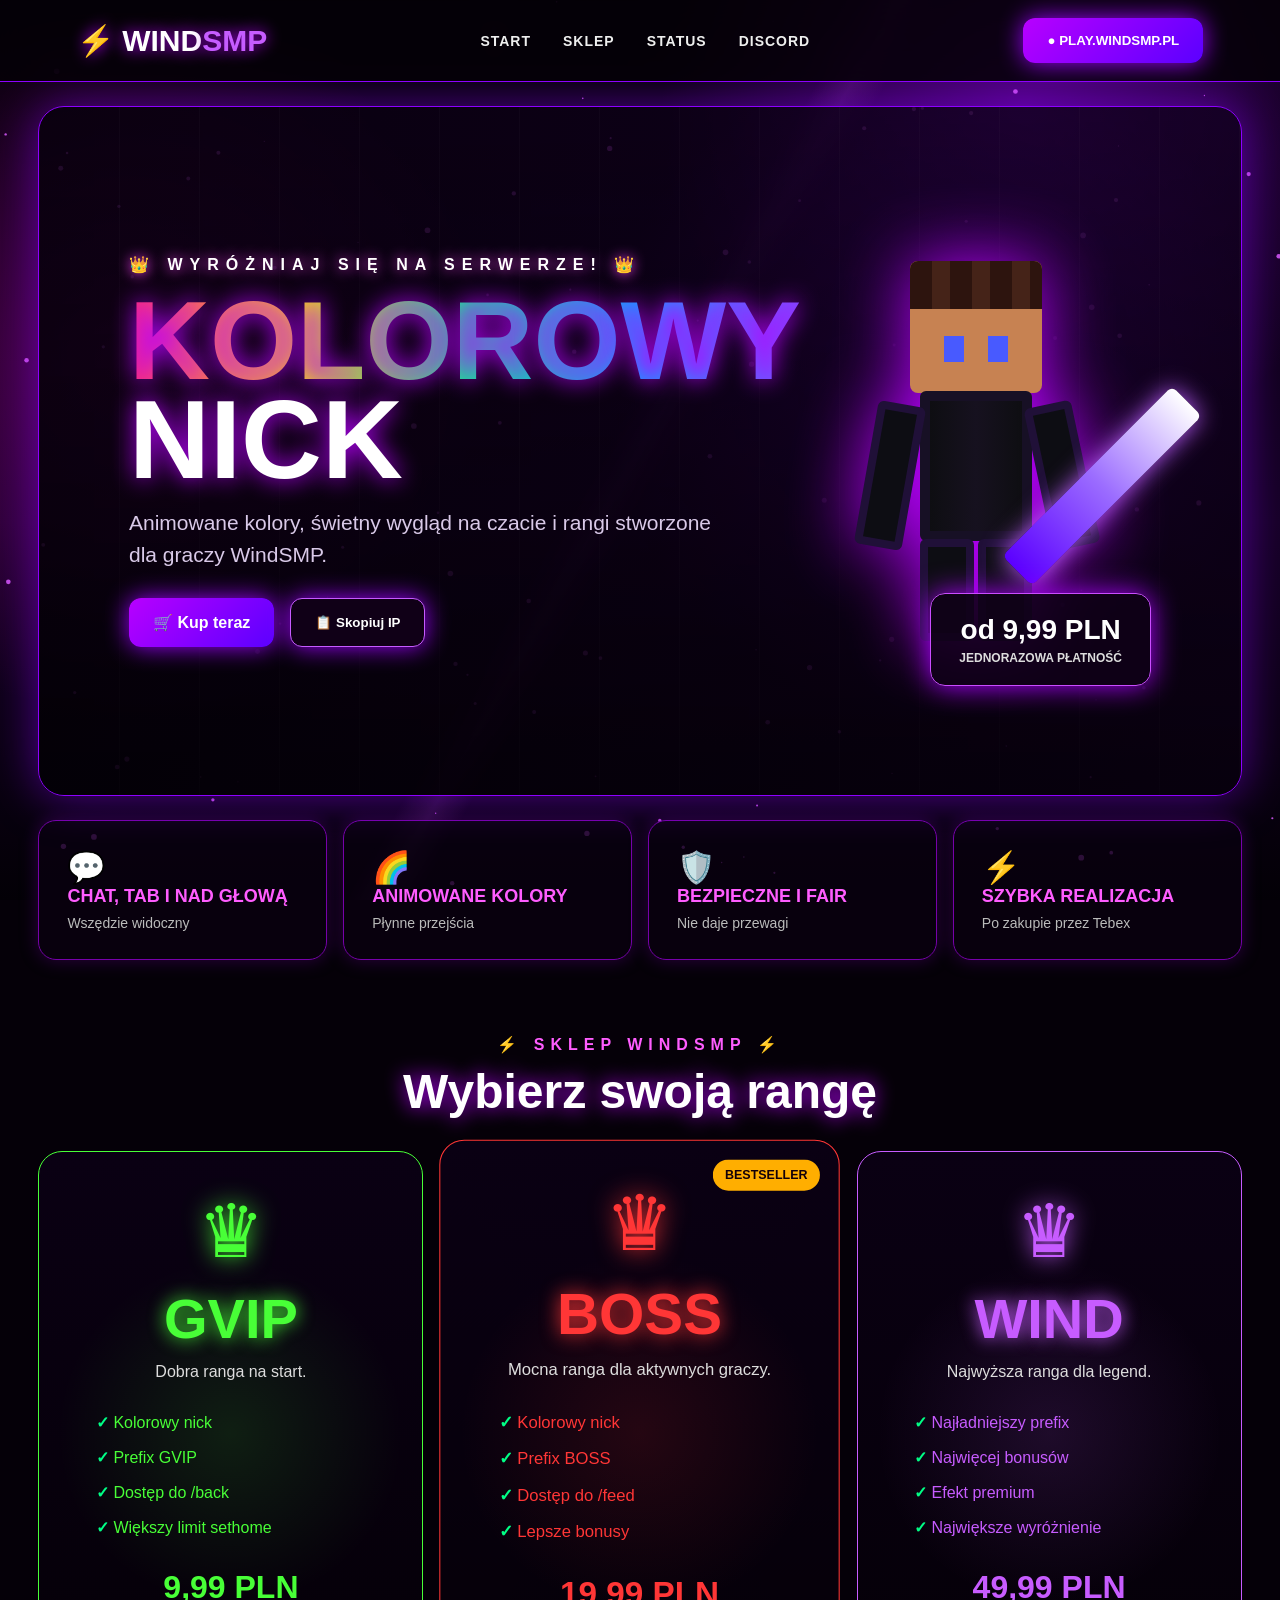
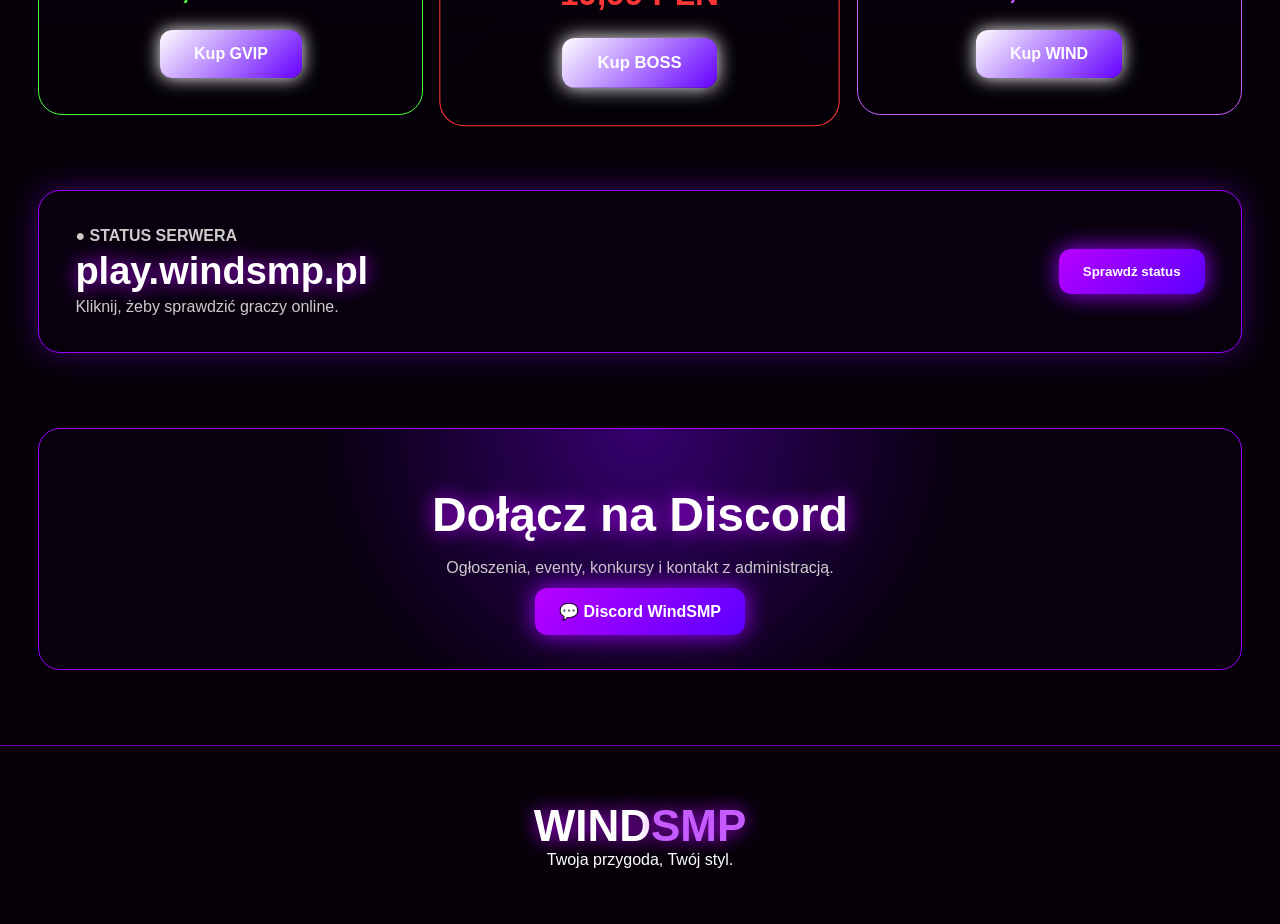
==== commit 40ce9942: "Add files via upload" ====
--- a/index.html
+++ b/index.html
@@ -42,7 +42,7 @@
         <div class="leg right"></div>
       </div>
       <div class="blade"></div>
-      <div class="price">od 4,99 PLN<br><span>jednorazowa płatność</span></div>
+      <div class="price">od 9,99 PLN<br><span>jednorazowa płatność</span></div>
     </div>
   </section>
 
@@ -68,8 +68,8 @@
           <li>Dostęp do /back</li>
           <li>Większy limit sethome</li>
         </ul>
-        <strong>4,99 PLN</strong>
-        <a href="https://TWOJ-SKLEP.tebex.io/" target="_blank">Kup GVIP</a>
+        <strong>9,99 PLN</strong>
+        <a href="https://TWOJ-SKLEP.tebex.io/package/GVIP" target="_blank">Kup GVIP</a>
       </article>
 
       <article class="rank boss">
@@ -83,8 +83,8 @@
           <li>Dostęp do /feed</li>
           <li>Lepsze bonusy</li>
         </ul>
-        <strong>9,99 PLN</strong>
-        <a href="https://TWOJ-SKLEP.tebex.io/" target="_blank">Kup BOSS</a>
+        <strong>19,99 PLN</strong>
+        <a href="https://TWOJ-SKLEP.tebex.io/package/BOSS" target="_blank">Kup BOSS</a>
       </article>
 
       <article class="rank wind">
@@ -97,8 +97,8 @@
           <li>Efekt premium</li>
           <li>Największe wyróżnienie</li>
         </ul>
-        <strong>19,99 PLN</strong>
-        <a href="https://TWOJ-SKLEP.tebex.io/" target="_blank">Kup WIND</a>
+        <strong>49,99 PLN</strong>
+        <a href="https://TWOJ-SKLEP.tebex.io/package/WIND" target="_blank">Kup WIND</a>
       </article>
     </div>
   </section>
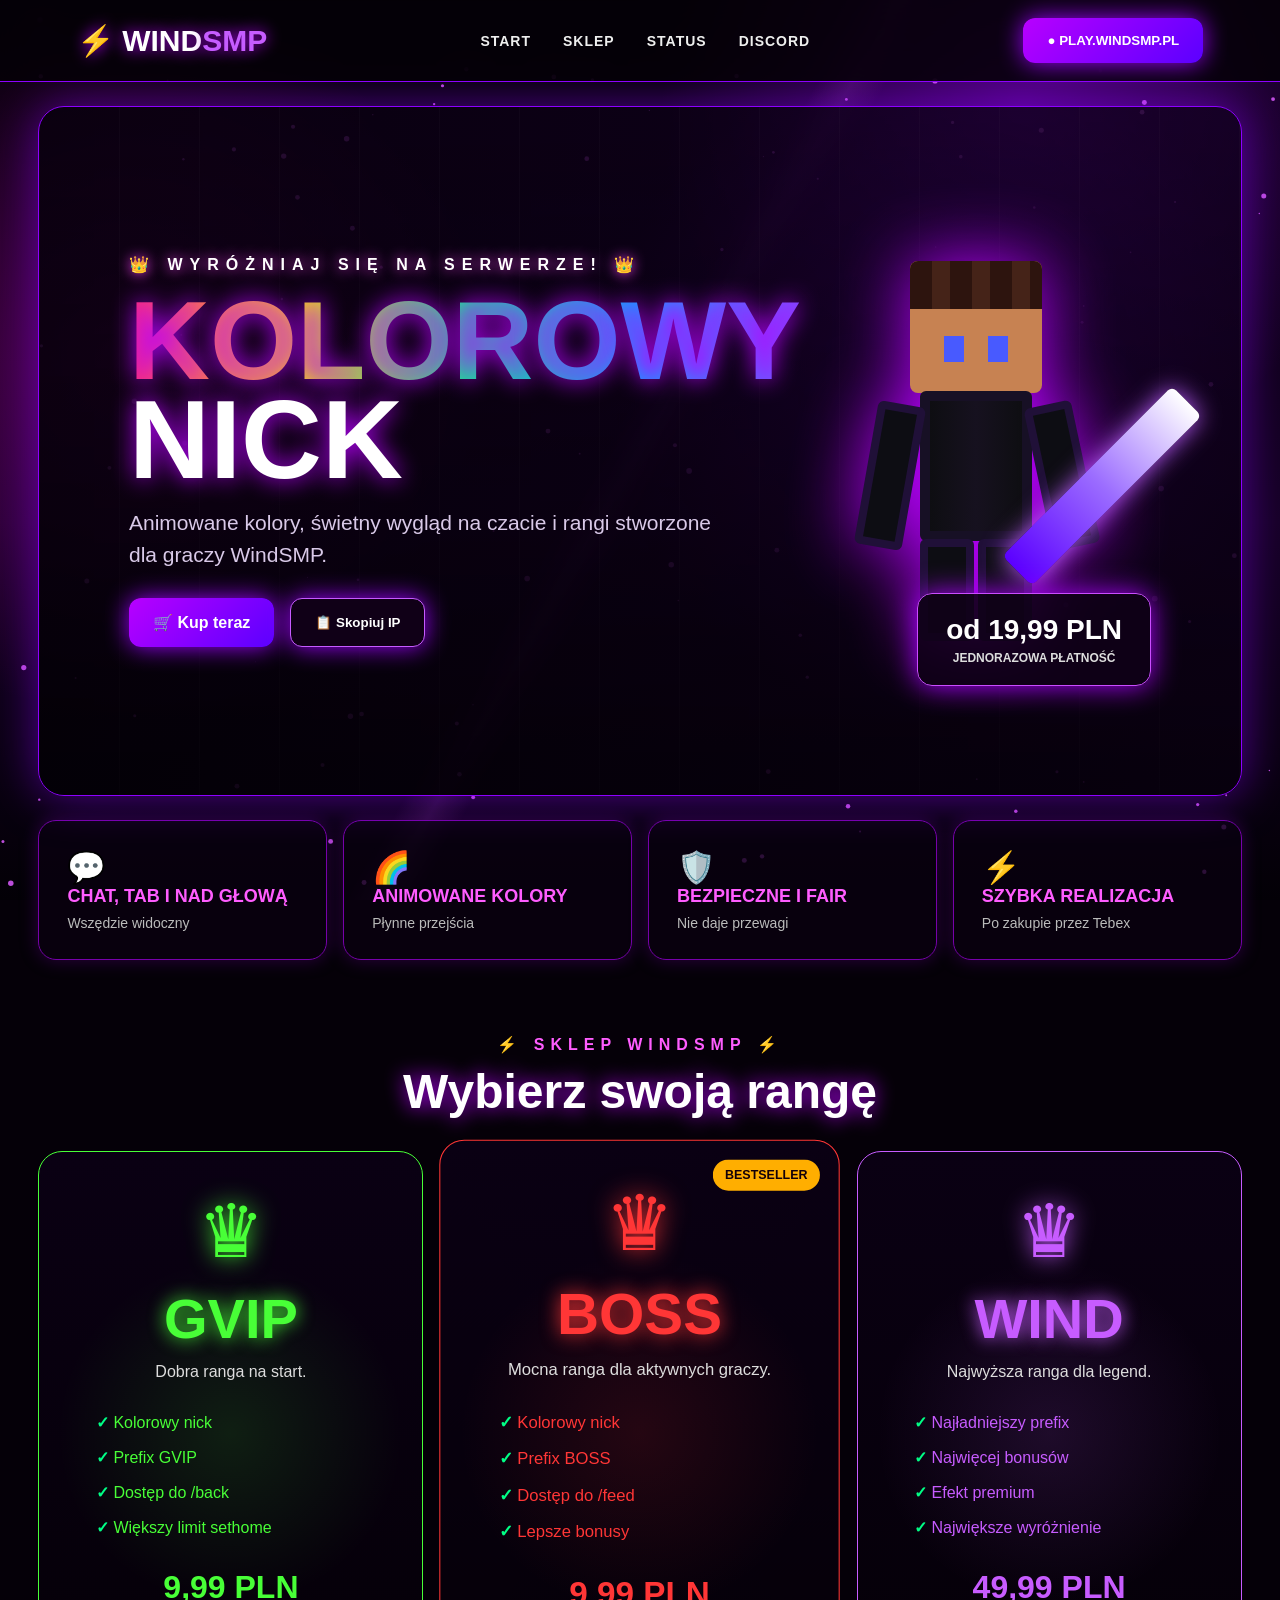
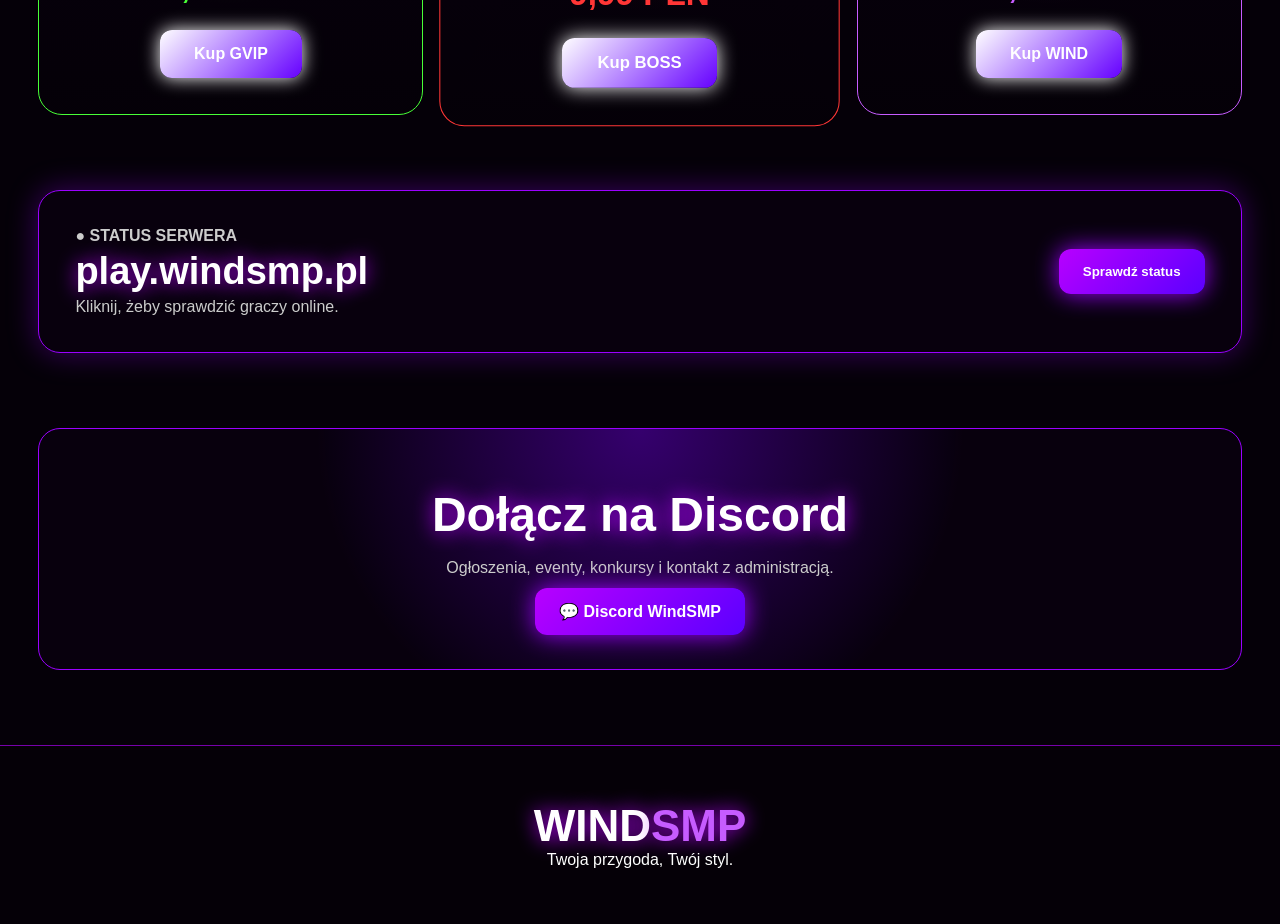
==== commit 5cba202f: "Add files via upload" ====
--- a/index.html
+++ b/index.html
@@ -42,7 +42,7 @@
         <div class="leg right"></div>
       </div>
       <div class="blade"></div>
-      <div class="price">od 9,99 PLN<br><span>jednorazowa płatność</span></div>
+      <div class="price">od 19,99 PLN<br><span>jednorazowa płatność</span></div>
     </div>
   </section>
 
@@ -69,7 +69,7 @@
           <li>Większy limit sethome</li>
         </ul>
         <strong>9,99 PLN</strong>
-        <a href="https://TWOJ-SKLEP.tebex.io/package/GVIP" target="_blank">Kup GVIP</a>
+        <a href="https://TWOJ-SKLEP.tebex.io/" target="_blank">Kup GVIP</a>
       </article>
 
       <article class="rank boss">
@@ -83,8 +83,8 @@
           <li>Dostęp do /feed</li>
           <li>Lepsze bonusy</li>
         </ul>
-        <strong>19,99 PLN</strong>
-        <a href="https://TWOJ-SKLEP.tebex.io/package/BOSS" target="_blank">Kup BOSS</a>
+        <strong>9,99 PLN</strong>
+        <a href="https://TWOJ-SKLEP.tebex.io/" target="_blank">Kup BOSS</a>
       </article>
 
       <article class="rank wind">
@@ -98,7 +98,7 @@
           <li>Największe wyróżnienie</li>
         </ul>
         <strong>49,99 PLN</strong>
-        <a href="https://TWOJ-SKLEP.tebex.io/package/WIND" target="_blank">Kup WIND</a>
+        <a href="https://TWOJ-SKLEP.tebex.io/" target="_blank">Kup WIND</a>
       </article>
     </div>
   </section>
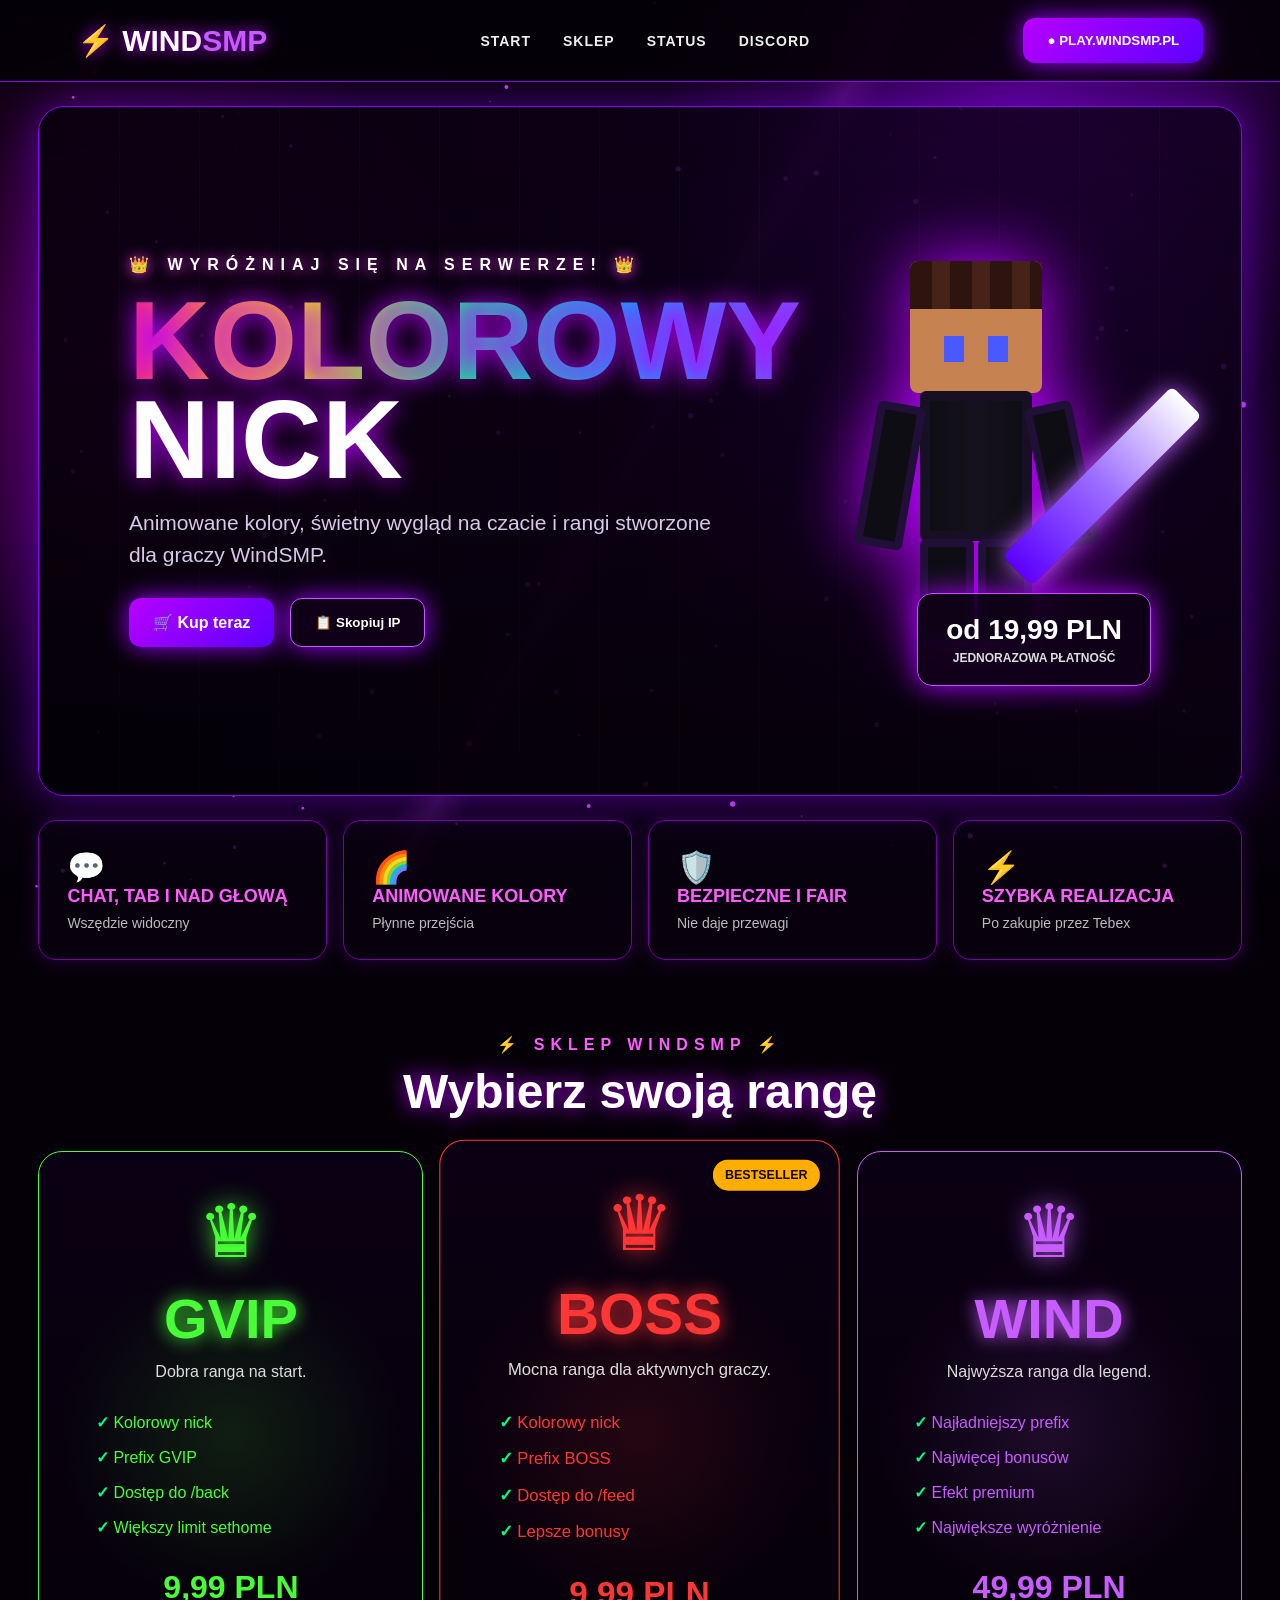
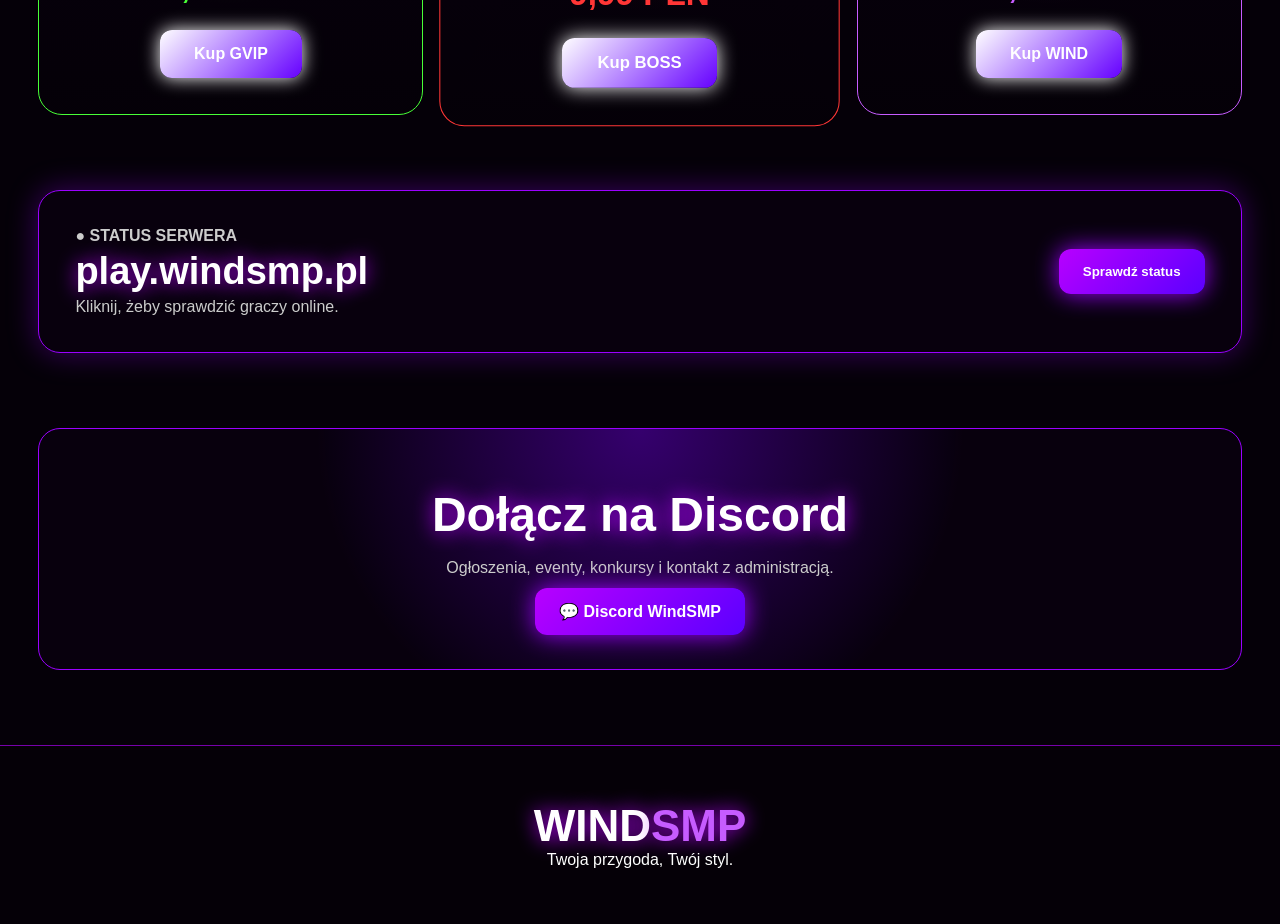
==== commit 45e27584: "Update index.html" ====
--- a/index.html
+++ b/index.html
@@ -69,7 +69,7 @@
           <li>Większy limit sethome</li>
         </ul>
         <strong>9,99 PLN</strong>
-        <a href="https://TWOJ-SKLEP.tebex.io/" target="_blank">Kup GVIP</a>
+        <a href="https://windsmppl-shop2026.tebex.io/checkout/basket" target="_blank">Kup GVIP</a>
       </article>
 
       <article class="rank boss">
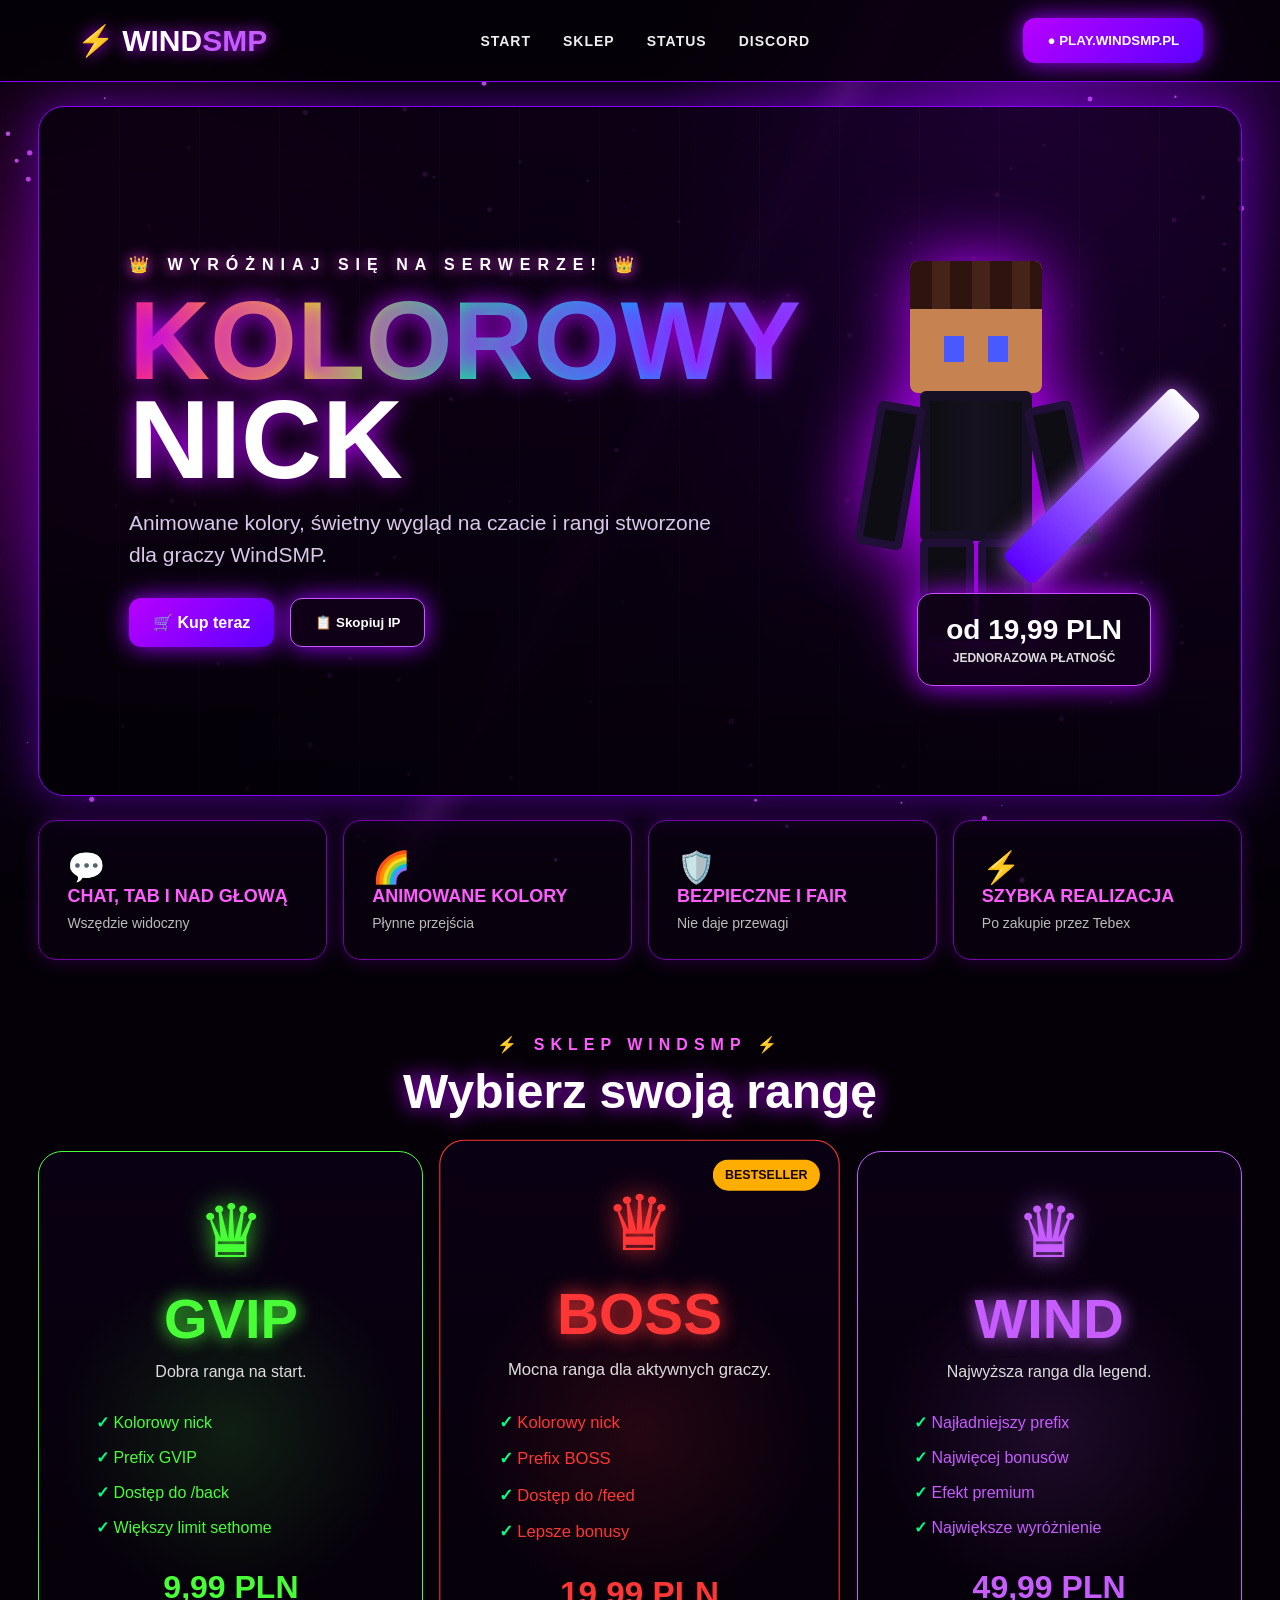
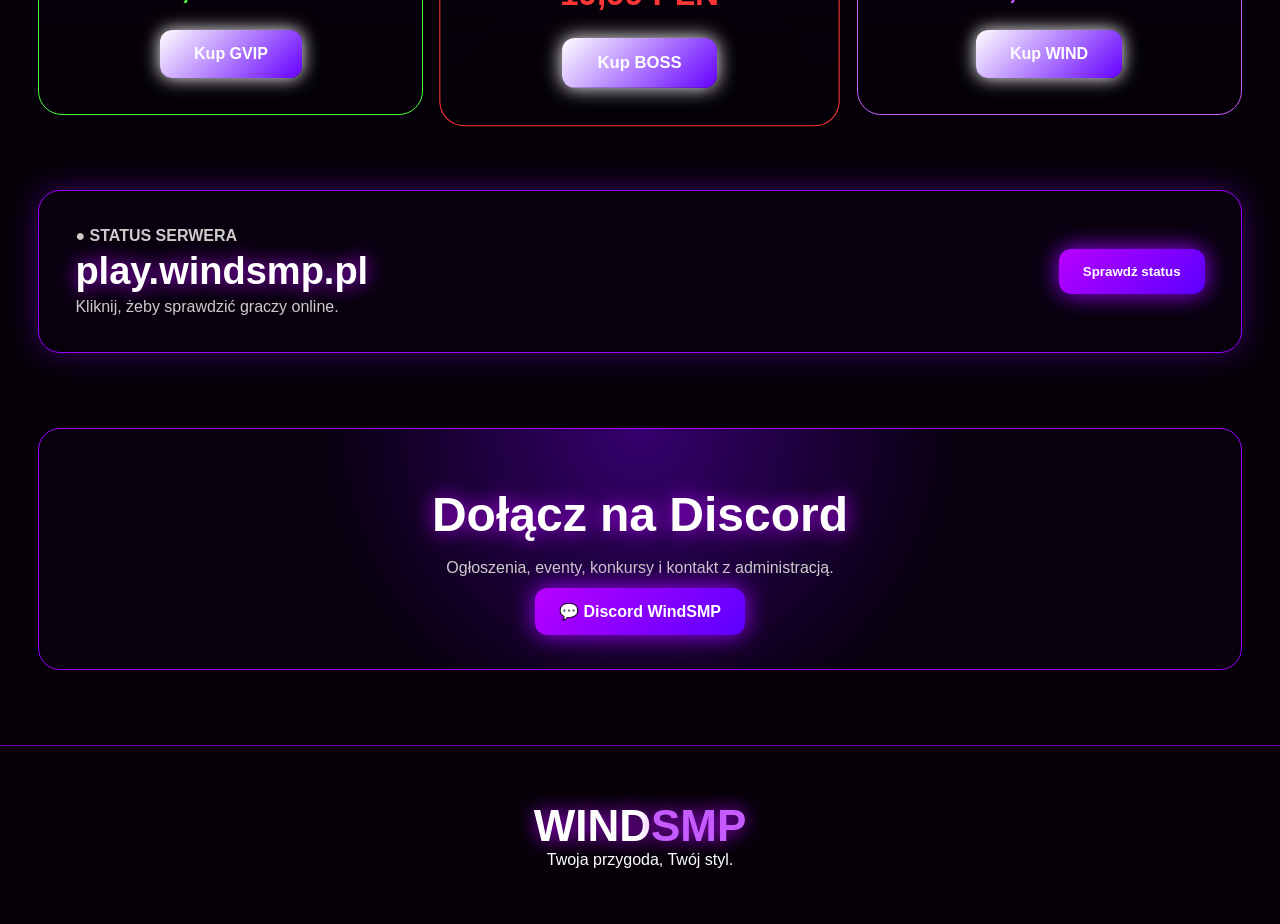
==== commit 99e0338d: "Update index.html" ====
--- a/index.html
+++ b/index.html
@@ -69,7 +69,7 @@
           <li>Większy limit sethome</li>
         </ul>
         <strong>9,99 PLN</strong>
-        <a href="https://windsmppl-shop2026.tebex.io/checkout/basket" target="_blank">Kup GVIP</a>
+        <a href="https://windsmppl-shop2026.tebex.io/package/7530117" target="_blank">Kup GVIP</a>
       </article>
 
       <article class="rank boss">
@@ -83,7 +83,7 @@
           <li>Dostęp do /feed</li>
           <li>Lepsze bonusy</li>
         </ul>
-        <strong>9,99 PLN</strong>
+        <strong>19,99 PLN</strong>
         <a href="https://TWOJ-SKLEP.tebex.io/" target="_blank">Kup BOSS</a>
       </article>
 
